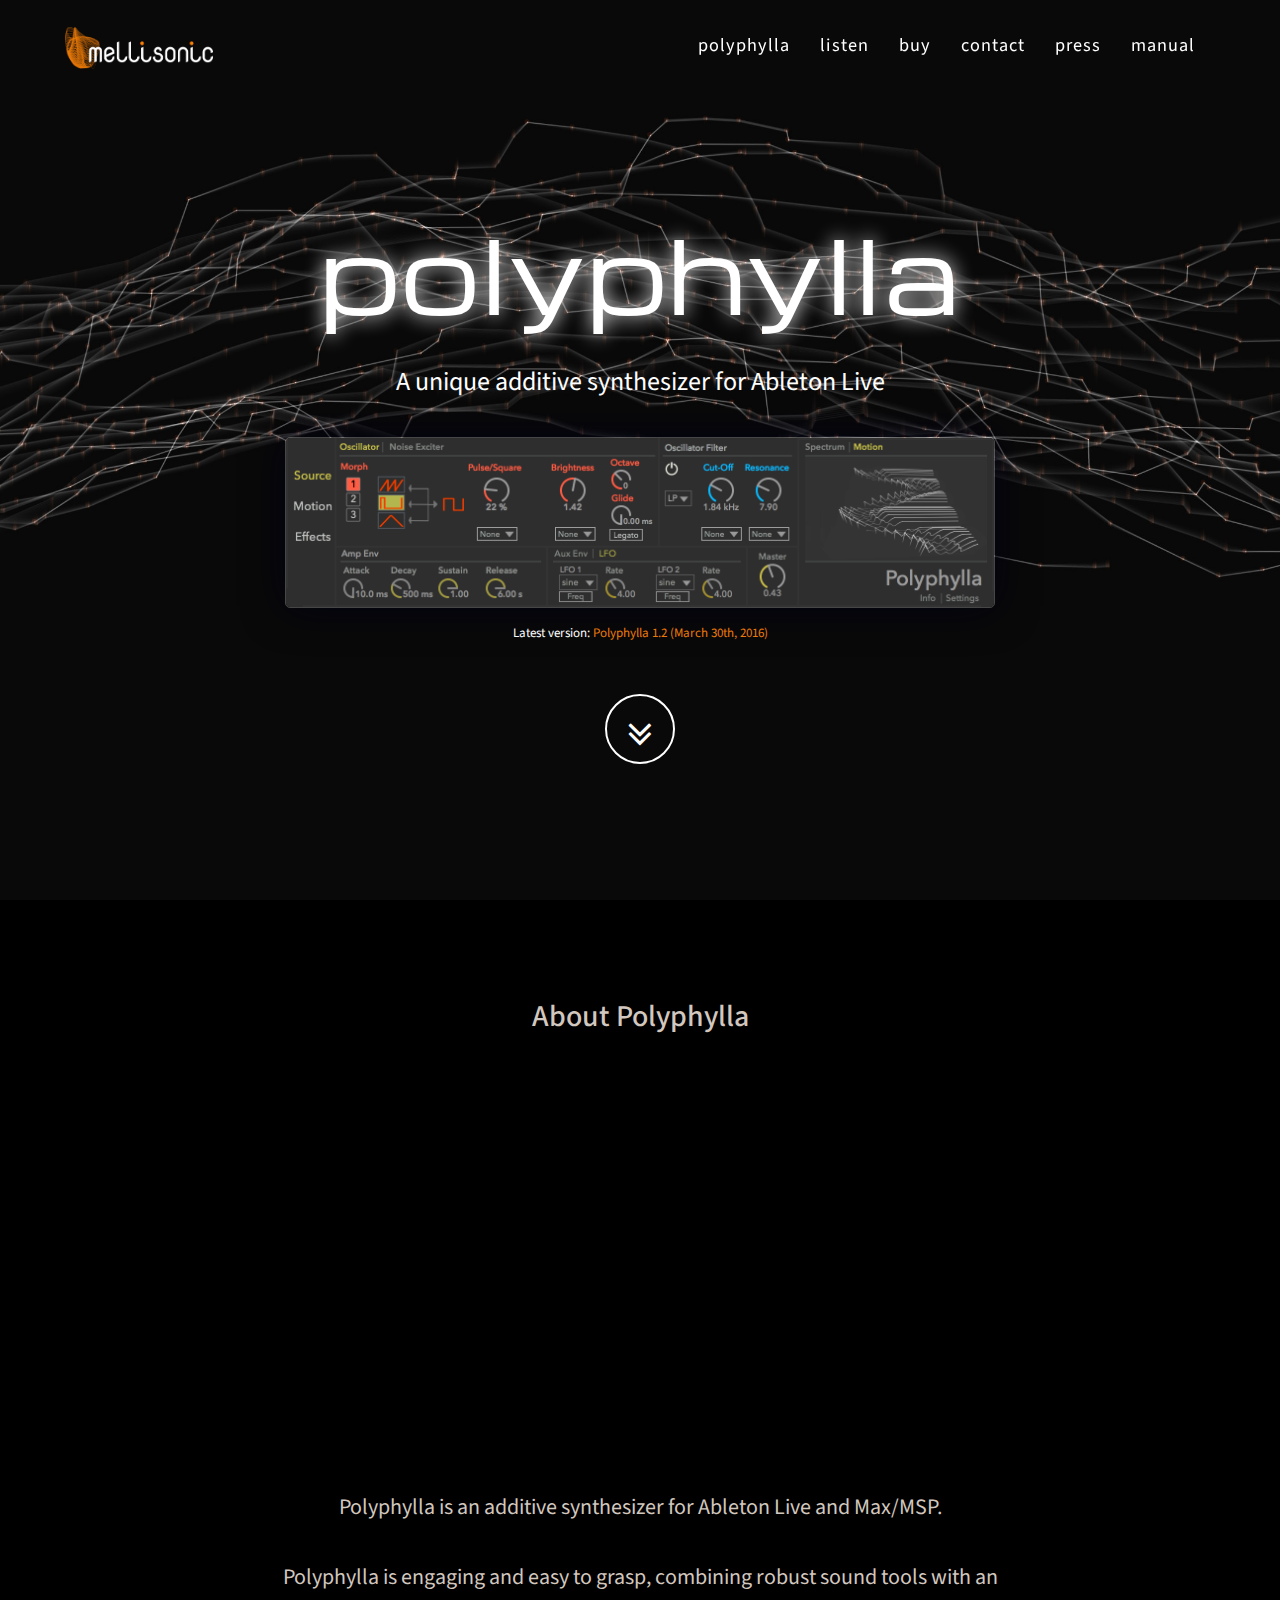
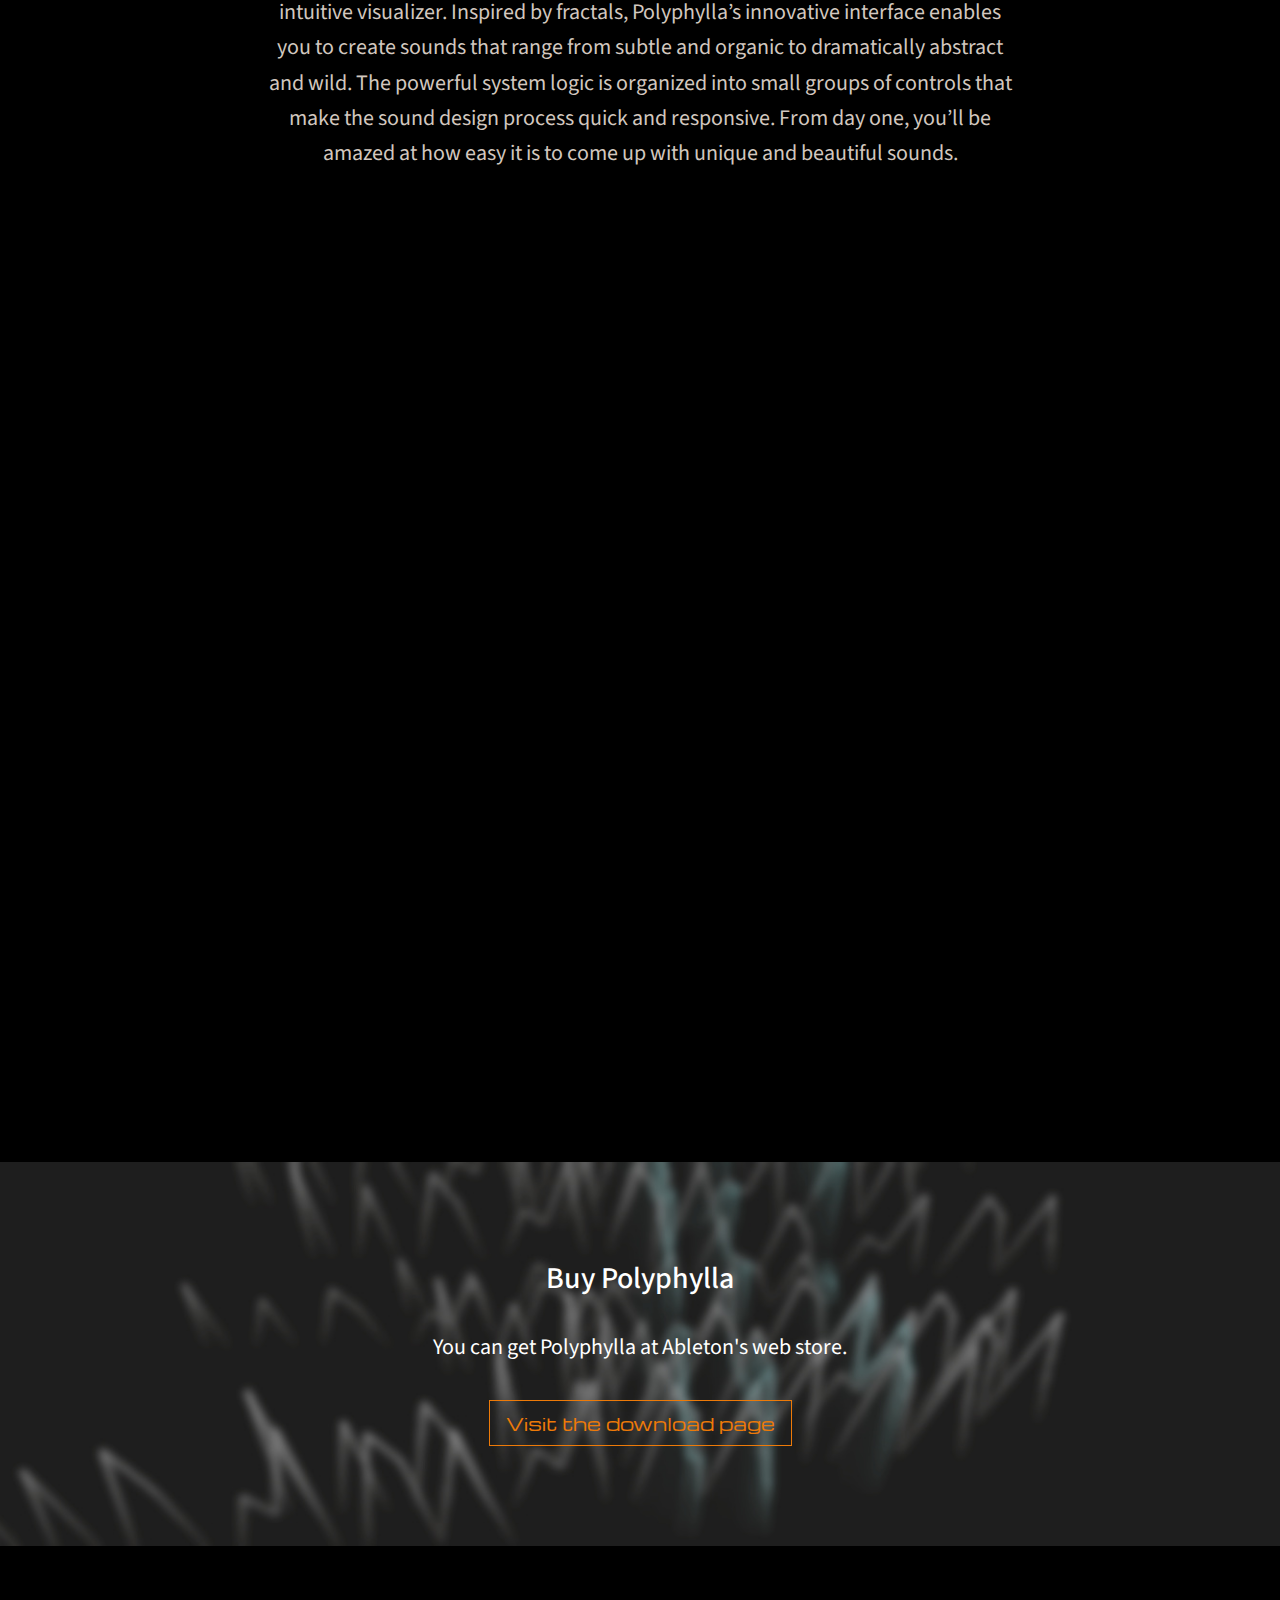
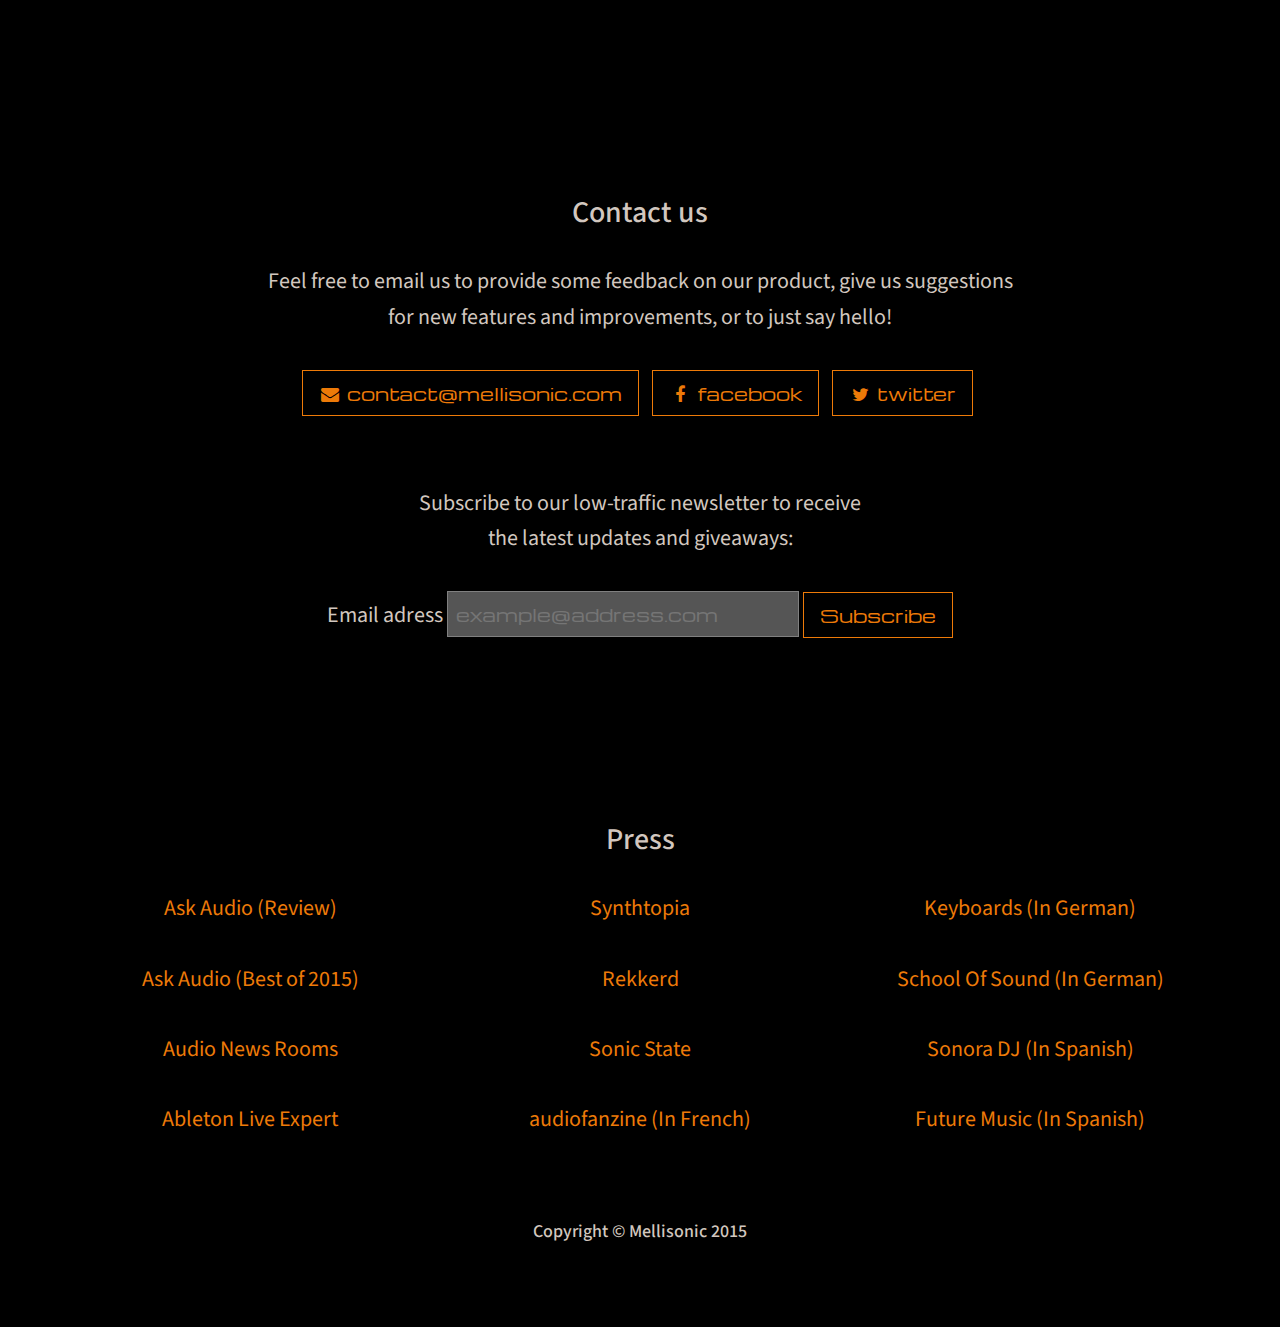
==== public/index.html @ 65c01f1b "Add Soundcloud player to the website" ====
<!DOCTYPE html>
<html lang="en">
<head>
    <meta name="google-site-verification" content="FO_0WXo_V7lTxs2pZre-C2BPo1M0RdtDzryLZO9mUnc" />
    <meta charset="utf-8">
    <meta http-equiv="X-UA-Compatible" content="IE=edge">
    <meta name="viewport" content="width=device-width, initial-scale=1">
    <meta name="description" content="">
    <meta name="author" content="">

    <title>Polyphylla - An additive synth by mellisonic for ableton live</title>

    <!-- Bootstrap Core CSS -->
    <link href="css/bootstrap.min.css" rel="stylesheet">

    <!-- Custom CSS -->
    <link href="css/grayscale.css?rev=5" rel="stylesheet">

    <!-- Custom Fonts -->
    <link href="font-awesome/css/font-awesome.min.css" rel="stylesheet" type="text/css" media="none" onload="if(media!='all')media='all'">
    <link href="http://fonts.googleapis.com/css?family=Source+Sans+Pro" rel="stylesheet" type="text/css" media="none" onload="if(media!='all')media='all'">
    <link href="http://fonts.googleapis.com/css?family=Michroma" rel="stylesheet" type="text/css" media="none" onload="if(media!='all')media='all'">

    <noscript>
      <link href="font-awesome/css/font-awesome.min.css" rel="stylesheet" type="text/css">
      <link href="http://fonts.googleapis.com/css?family=Source+Sans+Pro" rel="stylesheet" type="text/css">
      <link href="http://fonts.googleapis.com/css?family=Michroma" rel="stylesheet" type="text/css">
    </noscript>

    <!-- HTML5 Shim and Respond.js IE8 support of HTML5 elements and media queries -->
    <!-- WARNING: Respond.js doesn't work if you view the page via file:// -->
    <!--[if lt IE 9]>
        <script src="https://oss.maxcdn.com/libs/html5shiv/3.7.0/html5shiv.js"></script>
        <script src="https://oss.maxcdn.com/libs/respond.js/1.4.2/respond.min.js"></script>
    <![endif]-->

</head>

<body id="page-top" data-spy="scroll" data-target=".navbar-fixed-top">

    <!-- Navigation -->
    <nav class="navbar navbar-custom navbar-fixed-top" role="navigation">
        <div class="container">
            <div class="navbar-header">
                <button type="button" class="navbar-toggle" data-toggle="collapse" data-target=".navbar-main-collapse">
                    <i class="fa fa-bars"></i>
                </button>
                <a class="navbar-brand page-scroll" href="#page-top">
                  <img id="mellisonic-logo" src="images/mellisonic-logo.png" height="50">
                </a>
            </div>

            <!-- Collect the nav links, forms, and other content for toggling -->
            <div class="collapse navbar-collapse navbar-right navbar-main-collapse">
                <ul class="nav navbar-nav">
                    <!-- Hidden li included to remove active class from about link when scrolled up past about section -->
                    <li class="hidden">
                        <a href="#page-top"></a>
                    </li>
                    <li>
                      <a class="page-scroll" href="#about">polyphylla</a>
                    </li>
                    <li>
                      <a class="page-scroll" href="#listen">listen</a>
                    </li>
                    <li>
                      <a class="page-scroll" href="#download">buy</a>
                    </li>
                    <li>
                      <a class="page-scroll" href="#contact">contact</a>
                    </li>
                    <li>
                      <a class="page-scroll" href="#press">press</a>
                    </li>
                    <li>
                      <a target="_blank" href="manual.html">manual</a>
                    </li>
                </ul>
            </div>
            <!-- /.navbar-collapse -->
        </div>
        <!-- /.container -->
    </nav>

    <!-- Intro Header -->
    <header class="intro">
        <div class="intro-body">
            <div class="container">
                <div class="row">
                    <div class="col-md-12">
                      <h1 class="brand-heading">polyphylla</h1>
                        <p class="intro-text">A unique additive synthesizer for Ableton Live</p>
                        <div id="main_pp_sc">
                            <img src="images/tabs/polyphylla_screenshot.png">
                        </div>
                        <p class="latest-version">Latest version:
                          <a href="https://www.facebook.com/mellisonic/posts/1684804841773877" target="latest">
                            Polyphylla 1.2 (March 30th, 2016)</a></p>
                        <a href="#about" class="btn btn-circle page-scroll">
                            <i class="fa fa-angle-double-down animated"></i>
                        </a>
                    </div>
                </div>
            </div>
        </div>
    </header>

    <!-- About Section -->
    <section id="about" class="container content-section text-center">
        <div class="row">
            <div class="col-lg-8 col-lg-offset-2">
                <h2>About Polyphylla</h2>
                <div class="embed-responsive embed-responsive-16by9">
                    <iframe class="embed-responsive-item" src="//www.youtube.com/embed/gh-kD_FLmC4?wmode=transparent&amp;vq=hd1080&amp;rel=0&amp;showinfo=0&amp;autohide=1&amp;color=white&amp;modestbranding=1" webkitallowfullscreen="true" allowfullscreen="true" mozallowfullscreen="true">
                    </iframe>
                </div>
                <p>Polyphylla is an additive synthesizer for Ableton Live and Max/MSP.
                    </p>
                <P>Polyphylla is engaging and easy to grasp, combining robust sound tools with an intuitive visualizer. Inspired by fractals, Polyphylla’s innovative interface enables you to create sounds that range from subtle and organic to dramatically abstract and wild. The powerful system logic is organized into small groups of controls that make the sound design process quick and responsive. From day one, you’ll be amazed at how easy it is to come up with unique and beautiful sounds.
                    </P>
            </div>
        </div>
    </section>

    <!-- Listen Section -->
    <section id="listen" class="content-section text-center">
        <div class="listen-section">
            <div class="container">
                <div class="col-lg-8 col-lg-offset-2">
                  <iframe width="80%" height="450" scrolling="no" frameborder="no" src="https://w.soundcloud.com/player/?url=https%3A//api.soundcloud.com/playlists/223601649&amp;color=ff5500&amp;auto_play=false&amp;hide_related=false&amp;show_comments=true&amp;show_user=true&amp;show_reposts=false">
                  </iframe>
                </div>
            </div>
        </div>
    </section>

    <!-- Download Section -->
    <section id="download" class="content-section text-center">
        <div class="download-section">
            <div class="container">
                <div class="col-lg-8 col-lg-offset-2">
                  <h2>Buy Polyphylla</h2>
                    <p>You can get Polyphylla at Ableton's web store.</p>
                    <a target="_blank" href="http://ableton.com/packs/polyphylla/" class="btn btn-default btn-lg">Visit the download page</a>
                </div>
            </div>
        </div>
    </section>

    <!-- Contact Section -->
    <section id="contact" class="container content-section text-center">
        <div class="row">
            <div class="col-lg-8 col-lg-offset-2">
                <h2>Contact us</h2>
                <p>Feel free to email us to provide some feedback on our product, give us suggestions for new features and improvements, or to just say hello!</p>
                <ul class="list-inline banner-social-buttons">
                    <li>
                      <a target="_blank" href="mailto:contact@mellisonic.com" class="btn btn-default btn-lg"> <i class="fa fa-envelope fa-fw"></i> <span class="network-name">contact@mellisonic.com</span></a>
                    </li>

                    <li>
                      <a target="_blank" href="https://facebook.com/mellisonic" class="btn btn-default btn-lg"><i class="fa fa-facebook fa-fw"></i> <span class="network-name">facebook</span></a>
                    </li>

                    <li>
                      <a target="_blank" href="https://twitter.com/MellisonicAudio" class="btn btn-default btn-lg"><i class="fa fa-twitter fa-fw"></i> <span class="network-name">twitter</span></a>
                    </li>
                </ul>

                <!-- Begin MailChimp Signup Form -->
                <div id="mc_embed_signup">
                  <form action="//mellisonic.us12.list-manage.com/subscribe/post?u=7667e8697b37d0908fd414be9&amp;id=6ea9689a05" method="post" id="mc-embedded-subscribe-form" name="mc-embedded-subscribe-form" class="validate" target="_blank" novalidate>
                    <div id="mc_embed_signup_scroll">
                      <p>Subscribe to our low-traffic newsletter to receive <br/>
                        the latest updates and giveaways:</p>
                      <p>
                        <label for="mce-EMAIL">Email adress</label>
                        <input type="email" value="" placeholder="example@address.com" name="EMAIL" class="required email" id="mce-EMAIL">
                        <input type="submit" value="Subscribe" name="subscribe" id="mc-embedded-subscribe" class="btn btn-default btn-lg">
                      </p>
                      <div id="mce-responses" class="clear">
                        <div class="response" id="mce-error-response" style="display:none"></div>
                        <div class="response" id="mce-success-response" style="display:none"></div>
                      </div>    <!-- real people should not fill this in and expect good things - do not remove this or risk form bot signups-->
                      <div style="position: absolute; left: -5000px;" aria-hidden="true"><input type="text" name="b_7667e8697b37d0908fd414be9_6ea9689a05" tabindex="-1" value=""></div>
                      <div class="clear">
                      </div>
                    </div>
                  </form>
                </div>
                <script type='text/javascript' src='//s3.amazonaws.com/downloads.mailchimp.com/js/mc-validate.js'></script><script type='text/javascript'>(function($) {window.fnames = new Array(); window.ftypes = new Array();fnames[0]='EMAIL';ftypes[0]='email';fnames[1]='FNAME';ftypes[1]='text';fnames[2]='LNAME';ftypes[2]='text';}(jQuery));var $mcj = jQuery.noConflict(true);</script>
                <!--End mc_embed_signup-->

            </div>
        </div>
    </section>

     <!-- Press Section -->
    <section id="press" class="container press-section text-center">
        <div class="row">
            <div class="col-lg-8 col-lg-offset-2">
                <h2>Press</h2>
            </div>
        </div>
        <div class="row">

            <div class="col-sm-4">

                <p> <a target="_blank" href="https://ask.audio/articles/review-polyphylla-max-for-live-additive-synth">
                  Ask Audio (Review) </a> </p>

                <p> <a target="_blank" href="https://ask.audio/articles/best-of-2015-ableton-live-packs/p5">
                  Ask Audio (Best of 2015) </a> </p>

                <p> <a target="_blank" href="http://audionewsroom.net/2016/01/polyphylla-review-max-for-live-addictive-synth-from-mellisonic.html">
                  Audio News Rooms </a> </p>

                <p> <a target="_blank" href="http://www.ableton-live-expert.com/articles/polyphylla-max-for-live-additive-synth-review/">
                  Ableton Live Expert </a> </p>

            </div>

            <div class="col-sm-4">

                <p> <a target="_blank" href="http://www.synthtopia.com/content/2015/12/07/mellisonic-intros-polyphylla-additive-synth-for-max-for-live/">
                  Synthtopia </a> </p>

                <p> <a target="_blank" href="http://rekkerd.org/mellisonic-releases-polyphylla-max-for-live-additive-synth-instrument/">
                  Rekkerd </a> </p>

                <p> <a target="_blank" href="http://www.sonicstate.com/news/2015/12/10/synth-for-ableton/?utm_source=dlvr.it&utm_medium=twitter&utm_campaign=sonicstate">
                  Sonic State </a> </p>

                <p> <a target="_blank" href="http://fr.audiofanzine.com/synthe-virtuel-additif/mellisonic/polyphylla/news/a.play,n.31065.html">
                  audiofanzine (In French)</a> </p>

            </div>

            <div class="col-sm-4">
                <p> <a target="_blank" href="http://www.keyboards.de/equipment/test-polyphylla-fuer-ableton-live/">
                  Keyboards (In German)</a> </p>

                <p> <a target="_blank" href="http://www.schoolofsound.ch/max-for-live-erweiterung-polyphylla/">
                  School Of Sound (In German)</a> </p>

                <p> <a target="_blank" href="http://sonoradj.es/pro-studio/polyphylla">
                  Sonora DJ (In Spanish) </a> </p>

                <p> <a target="_blank" href="http://www.futuremusic-es.com/foros/topic/polyphylla-sintesis-aditiva-profunda-de-la-forma-mas-facil/">
                  Future Music (In Spanish) </a> </p>

            </div>
        </div>
    </section>

    <!-- Footer -->
    <footer>
        <div class="container text-center">
            <p><h4>Copyright &copy; Mellisonic 2015</h4></p>
        </div>
    </footer>

    <!-- jQuery -->
    <script src="js/jquery.js"></script>

    <!-- Bootstrap Core JavaScript -->
    <script src="js/bootstrap.min.js"></script>

    <!-- Plugin JavaScript -->
    <script src="js/jquery.easing.min.js"></script>

    <!-- Custom Theme JavaScript -->
    <script src="js/grayscale.js"></script>
    <script>
      (function(i,s,o,g,r,a,m){i['GoogleAnalyticsObject']=r;i[r]=i[r]||function(){
      (i[r].q=i[r].q||[]).push(arguments)},i[r].l=1*new Date();a=s.createElement(o),
      m=s.getElementsByTagName(o)[0];a.async=1;a.src=g;m.parentNode.insertBefore(a,m)
      })(window,document,'script','//www.google-analytics.com/analytics.js','ga');

      ga('create', 'UA-71137525-1', 'auto');
      ga('send', 'pageview');

    </script>
</body>

</html>
---- public/css/grayscale.css ----
body {
  width: 100%;
  height: 100%;
  font-family: 'Source Sans Pro', sans-serif;
  color: #D2C7BF;
  background-color: black;
}
html {
  width: 100%;
  height: 100%;
}
h1,
h2,
h3,
h4,
h5,
h6 {
  margin: 0 0 35px;
  font-family: 'Source Sans Pro', sans-serif;
}
h1 {
  text-shadow: 0px 0px 20px #FFF;
  font-family: Michroma, sans-serif;
  font-weight: 500;
  letter-spacing: 1px;
}
p {
  margin: 0 0 25px;
  font-size: 18px;
  line-height: 1.5;
}
@media (min-width: 768px) {
  p {
    margin: 0 0 35px;
    font-size: 22px;
    line-height: 1.6;
  }
}
a {
  color: #ed7a08;
  -webkit-transition: all 0.2s ease-in-out;
  -moz-transition: all 0.2s ease-in-out;
  transition: all 0.2s ease-in-out;
}
a:hover,
a:focus {
  text-decoration: none;
  color: #8a4705;
}
.light {
  font-weight: 400;
}
.navbar-header .navbar-toggle .fa {
  font-size: 20px;
}
.navbar-custom {
  margin-bottom: 0;
  border-bottom: 1px solid rgba(255, 255, 255, 0.3);
  font-family: 'Source Sans Pro', sans-serif;
  font-size: 130%;
  background-color: black;
}
.navbar-custom .navbar-brand {
  padding: 0px;
  margin: 2px 0px;
}
.navbar-custom .navbar-brand:focus {
  outline: none;
}
.navbar-custom .navbar-brand .navbar-toggle {
  padding: 4px 6px;
  font-size: 16px;
  color: white;
}
.navbar-custom .navbar-brand .navbar-toggle:focus,
.navbar-custom .navbar-brand .navbar-toggle:active {
  outline: none;
}
.navbar-custom a {
  color: white;
}
.navbar-custom .nav li a {
  -webkit-transition: background 0.3s ease-in-out;
  -moz-transition: background 0.3s ease-in-out;
  transition: background 0.3s ease-in-out;
}
.navbar-custom .nav li a:hover {
  color: rgba(255, 255, 255, 0.8);
  outline: none;
  background-color: transparent;
}
.navbar-custom .nav li a:focus,
.navbar-custom .nav li a:active {
  outline: none;
  background-color: transparent;
}
.navbar-custom .nav li.active {
  outline: none;
}
.navbar-custom .nav li.active a {
  background-color: rgba(255, 255, 255, 0.3);
}
.navbar-custom .nav li.active a:hover {
  color: white;
}
@media (min-width: 768px) {
  .navbar-custom {
    padding: 20px 0;
    border-bottom: none;
    letter-spacing: 1px;
    background: transparent;
    -webkit-transition: background 0.5s ease-in-out, padding 0.5s ease-in-out;
    -moz-transition: background 0.5s ease-in-out, padding 0.5s ease-in-out;
    transition: background 0.5s ease-in-out, padding 0.5s ease-in-out;
  }
  .navbar-custom.top-nav-collapse {
    padding: 0;
    background: black;
    border-bottom: 1px solid rgba(255, 255, 255, 0.3);
  }
}
.intro {
  display: table;
  width: 100%;
  height: auto;
  padding: 100px 0;
  text-align: center;
  color: white;
  background: url(../images/intro-bg.jpg) no-repeat bottom center scroll;
  background-color: black;
  -webkit-background-size: cover;
  -moz-background-size: cover;
  background-size: cover;
  -o-background-size: cover;
}
.intro .intro-body {
  display: table-cell;
  vertical-align: middle;
  padding-top: 0px;
}
.intro .intro-body .brand-heading {
  font-size: 40px;
}
.intro .intro-body .latest-version {
  font-size: small;
}
.intro .intro-body .intro-text {
  font-size: 18px;
}
@media (min-width: 768px) {
  .intro {
    height: 100%;
    padding: 0;
  }
  .intro .intro-body {
    padding-top: 80px;
  }
  .intro .intro-body .brand-heading {
    font-size: 100px;
  }
  .intro .intro-body .intro-text {
    font-size: 26px;
  }
}
.btn-circle {
  width: 70px;
  height: 70px;
  margin-top: 15px;
  padding: 7px 16px;
  border: 2px solid white;
  border-radius: 100% !important;
  font-size: 40px;
  color: white;
  background: transparent;
  -webkit-transition: background 0.3s ease-in-out;
  -moz-transition: background 0.3s ease-in-out;
  transition: background 0.3s ease-in-out;
}
.btn-circle:hover,
.btn-circle:focus {
  outline: none;
  color: white;
  background: rgba(255, 255, 255, 0.1);
}
.btn-circle i.animated {
  -webkit-transition-property: -webkit-transform;
  -webkit-transition-duration: 1s;
  -moz-transition-property: -moz-transform;
  -moz-transition-duration: 1s;
}
.btn-circle:hover i.animated {
  -webkit-animation-name: pulse;
  -moz-animation-name: pulse;
  -webkit-animation-duration: 1.5s;
  -moz-animation-duration: 1.5s;
  -webkit-animation-iteration-count: infinite;
  -moz-animation-iteration-count: infinite;
  -webkit-animation-timing-function: linear;
  -moz-animation-timing-function: linear;
}
@-webkit-keyframes pulse {
  0 {
    -webkit-transform: scale(1);
    transform: scale(1);
  }
  50% {
    -webkit-transform: scale(1.2);
    transform: scale(1.2);
  }
  100% {
    -webkit-transform: scale(1);
    transform: scale(1);
  }
}
@-moz-keyframes pulse {
  0 {
    -moz-transform: scale(1);
    transform: scale(1);
  }
  50% {
    -moz-transform: scale(1.2);
    transform: scale(1.2);
  }
  100% {
    -moz-transform: scale(1);
    transform: scale(1);
  }
}
.content-section {
  padding-top: 100px;
}
.download-section {
  width: 100%;
  padding: 50px 0;
  color: white;
  background: url(../images/Visualizer/MotionVisualizer1blurred.jpg) no-repeat center center scroll;
  background-color: black;
  -webkit-background-size: cover;
  -moz-background-size: cover;
  background-size: cover;
  -o-background-size: cover;
}
@media (min-width: 767px) {
  .content-section {
    padding-top: 100px;
    padding-bottom: 150px;
  }
  .download-section {
    padding: 100px 0;
  }
}
.btn {
  font-family: Michroma, sans-serif;
  -webkit-transition: all 0.3s ease-in-out;
  -moz-transition: all 0.3s ease-in-out;
  transition: all 0.3s ease-in-out;
  border-radius: 0;
}
.btn-default {
  border: 1px solid #ed7a08;
  color: #ed7a08;
  background-color: transparent;
}
.btn-default:hover,
.btn-default:focus {
  border: 1px solid #ed7a08;
  outline: none;
  color: black;
  background-color: #ed7a08;
}
ul.banner-social-buttons {
  margin-top: 0;
}
@media (max-width: 1199px) {
  ul.banner-social-buttons {
    margin-top: 15px;
  }
}
@media (max-width: 767px) {
  ul.banner-social-buttons li {
    display: block;
    margin-bottom: 20px;
    padding: 0;
  }
  ul.banner-social-buttons li:last-child {
    margin-bottom: 0;
  }
}
footer {
  padding: 50px 0;
}
footer p {
  margin: 0;
}
::-moz-selection {
  text-shadow: none;
  background: #fcfcfc;
  background: rgba(255, 255, 255, 0.2);
}
::selection {
  text-shadow: none;
  background: #fcfcfc;
  background: rgba(255, 255, 255, 0.2);
}
img::selection {
  background: transparent;
}
img::-moz-selection {
  background: transparent;
}
body {
  webkit-tap-highlight-color: rgba(255, 255, 255, 0.2);
}
.video-container {
  position: relative;
  padding-bottom: 56.25%;
  padding-top: 30px;
  height: 0;
  overflow: hidden;
}
.video-container iframe,
.video-container object,
.video-container embed {
  position: absolute;
  top: 0;
  left: 0;
  width: 100%;
  height: 100%;
}
#main_pp_sc {
  margin-bottom: 15px;
}
#main_pp_sc img {
  border-radius: 5px;
  border: 1px solid rgba(255, 255, 255, 0.25);
  box-shadow: 0px 0px 40px #001;
  max-width: 100%;
  max-height: 171px;
}
#mellisonic-logo {
  padding: 5px 10px 3px;
}
#mc_embed_signup {
  margin-top: 70px;
}
#mc_embed_signup label {
  font-weight: normal;
}
#mc_embed_signup .email {
  padding: 8px;
  border: 1px solid gray;
  color: #FFF;
  background-color: #555;
  height: 46px;
  font-family: Michroma, sans-serif;
  font-size: 18px;
}
#mc_embed_signup #mc-embedded-subscribe {
  margin-top: -3px;
}
#mc_embed_signup input.mce_inline_error,
#mc_embed_signup input.mce_inline_error:focus {
  border-color: #AA0000 !important;
}
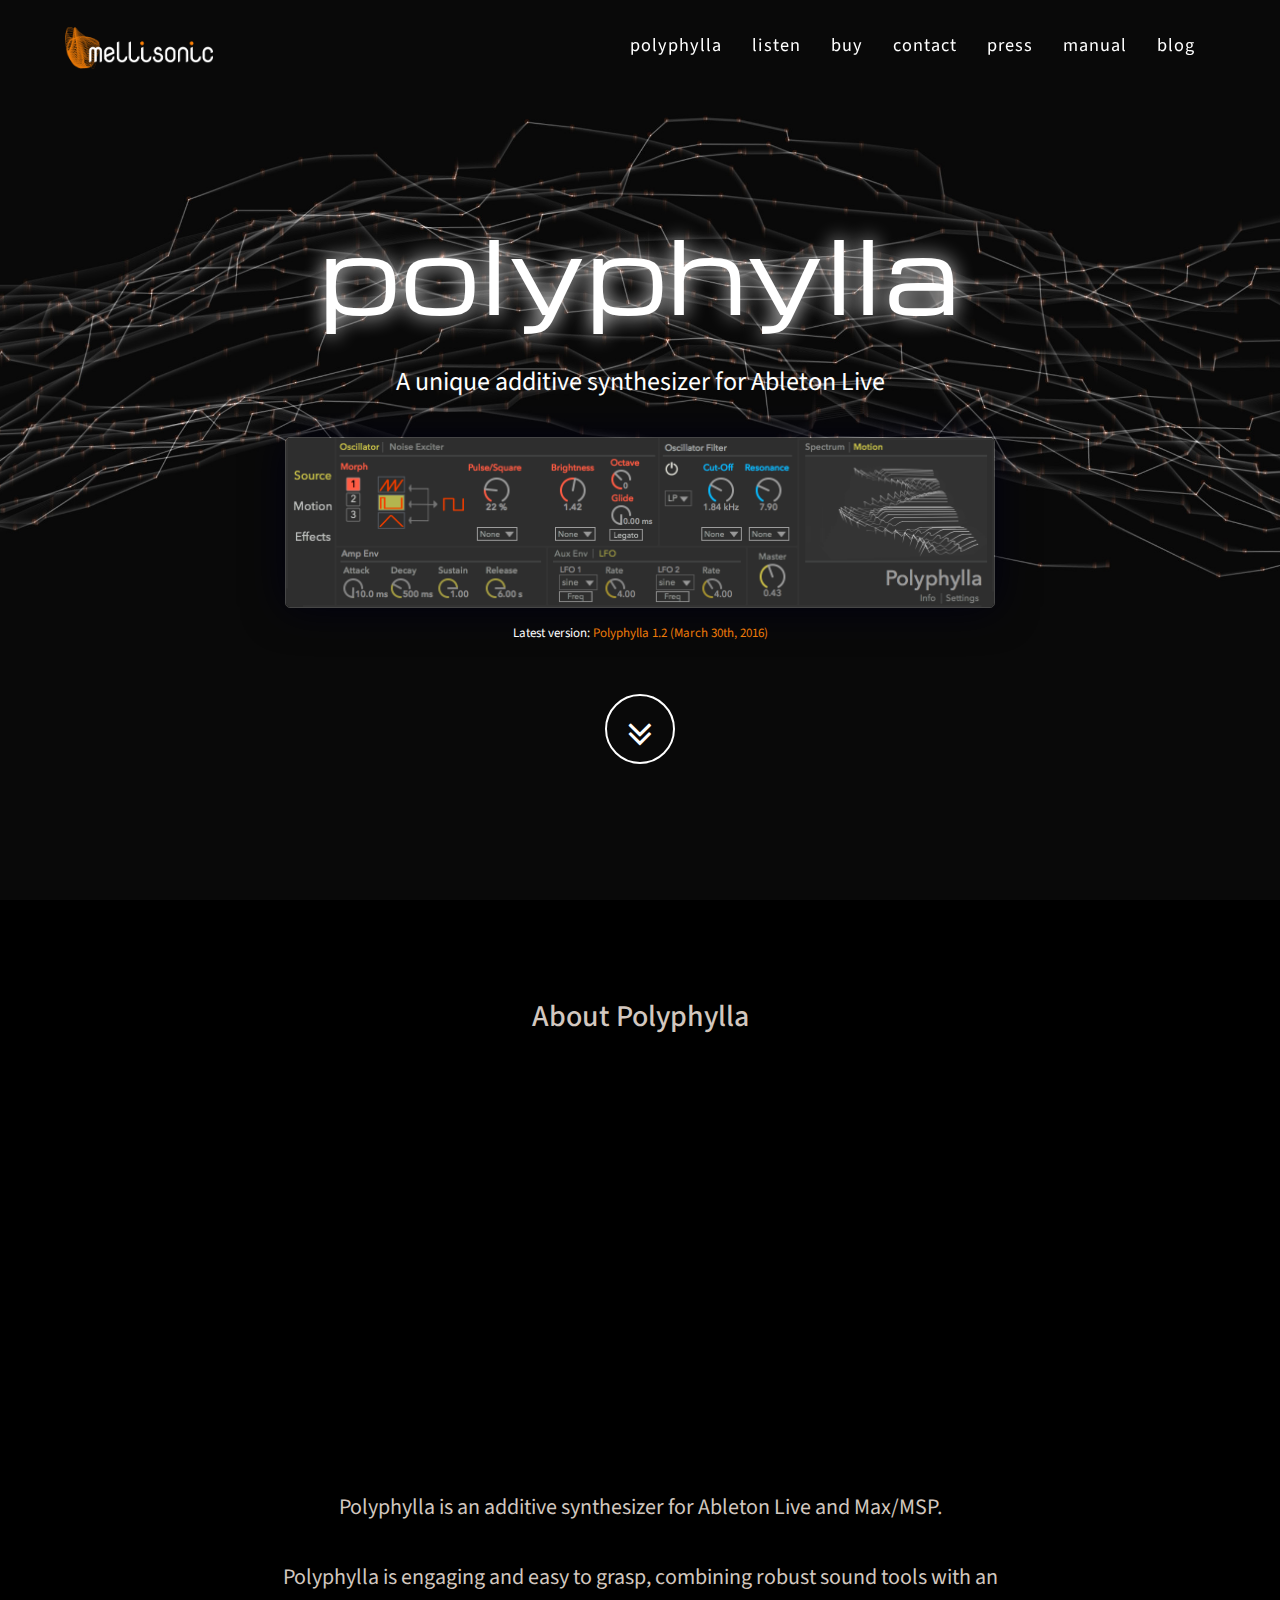
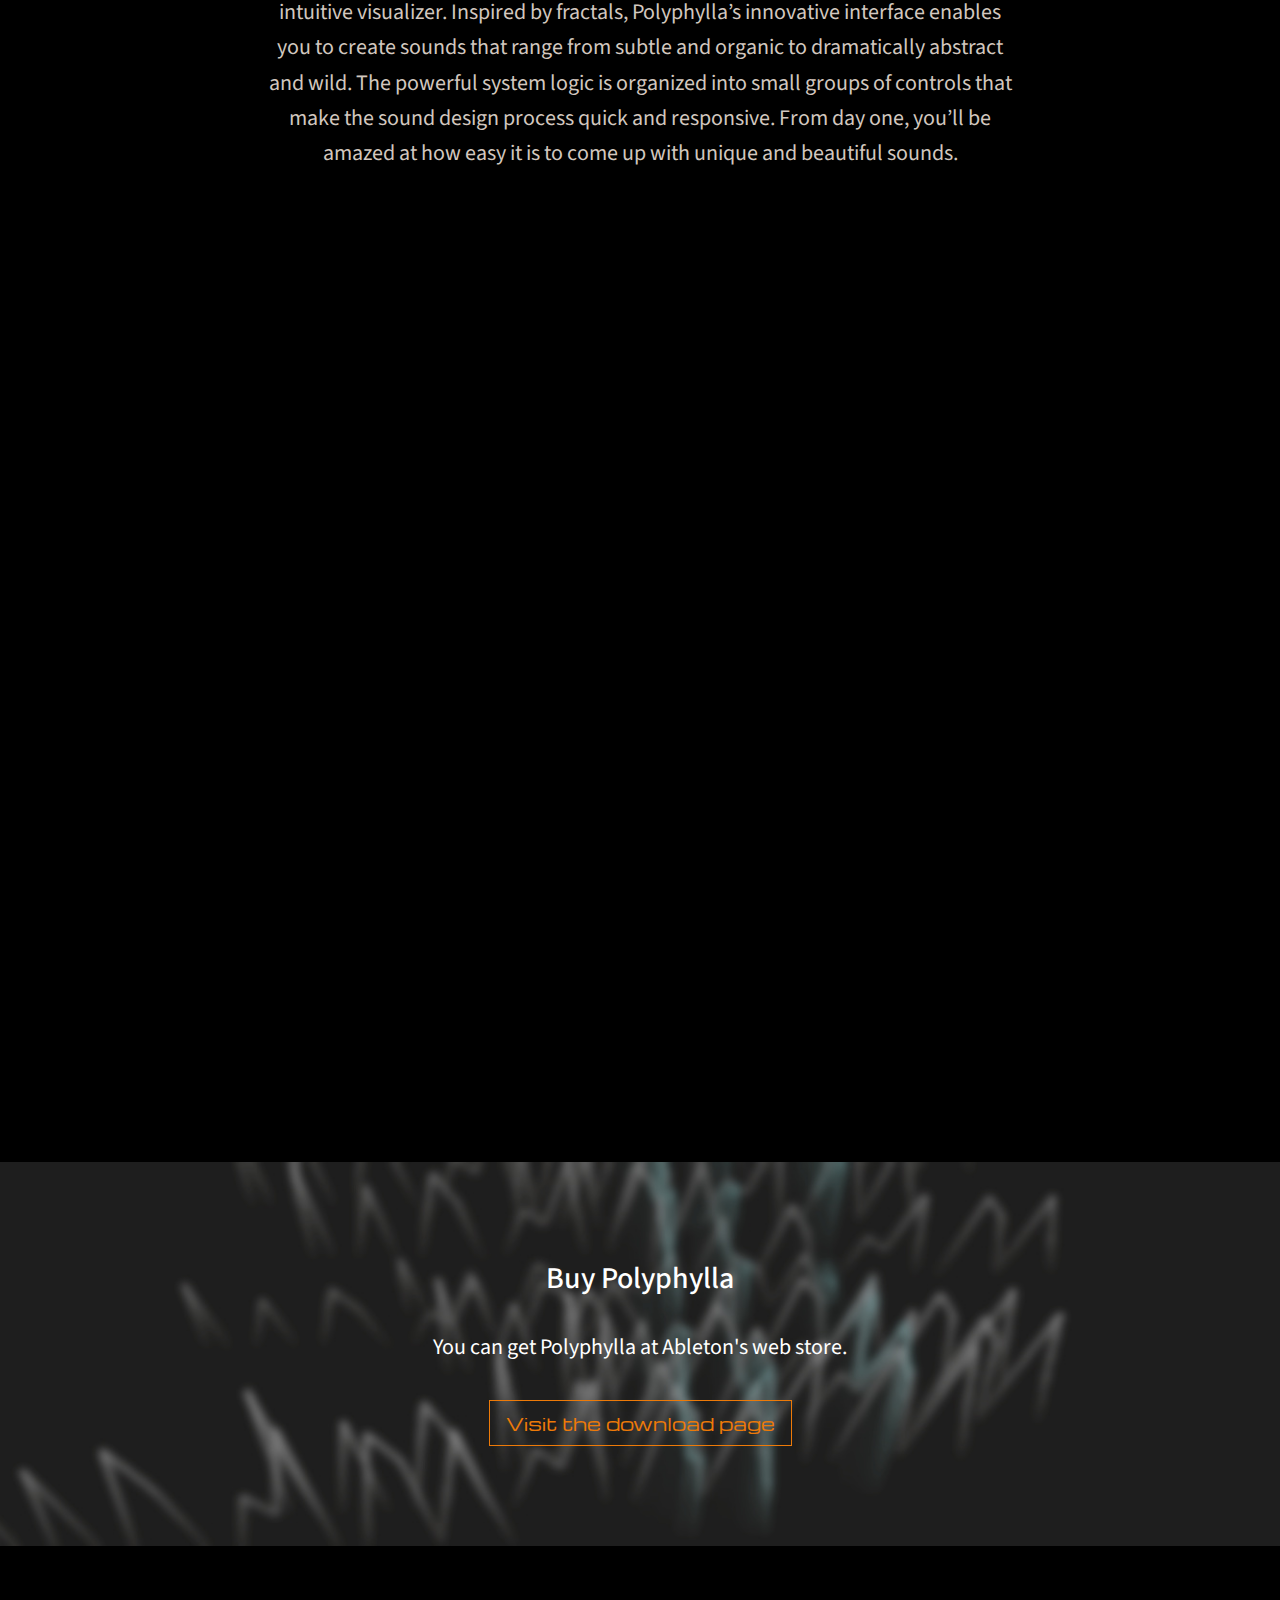
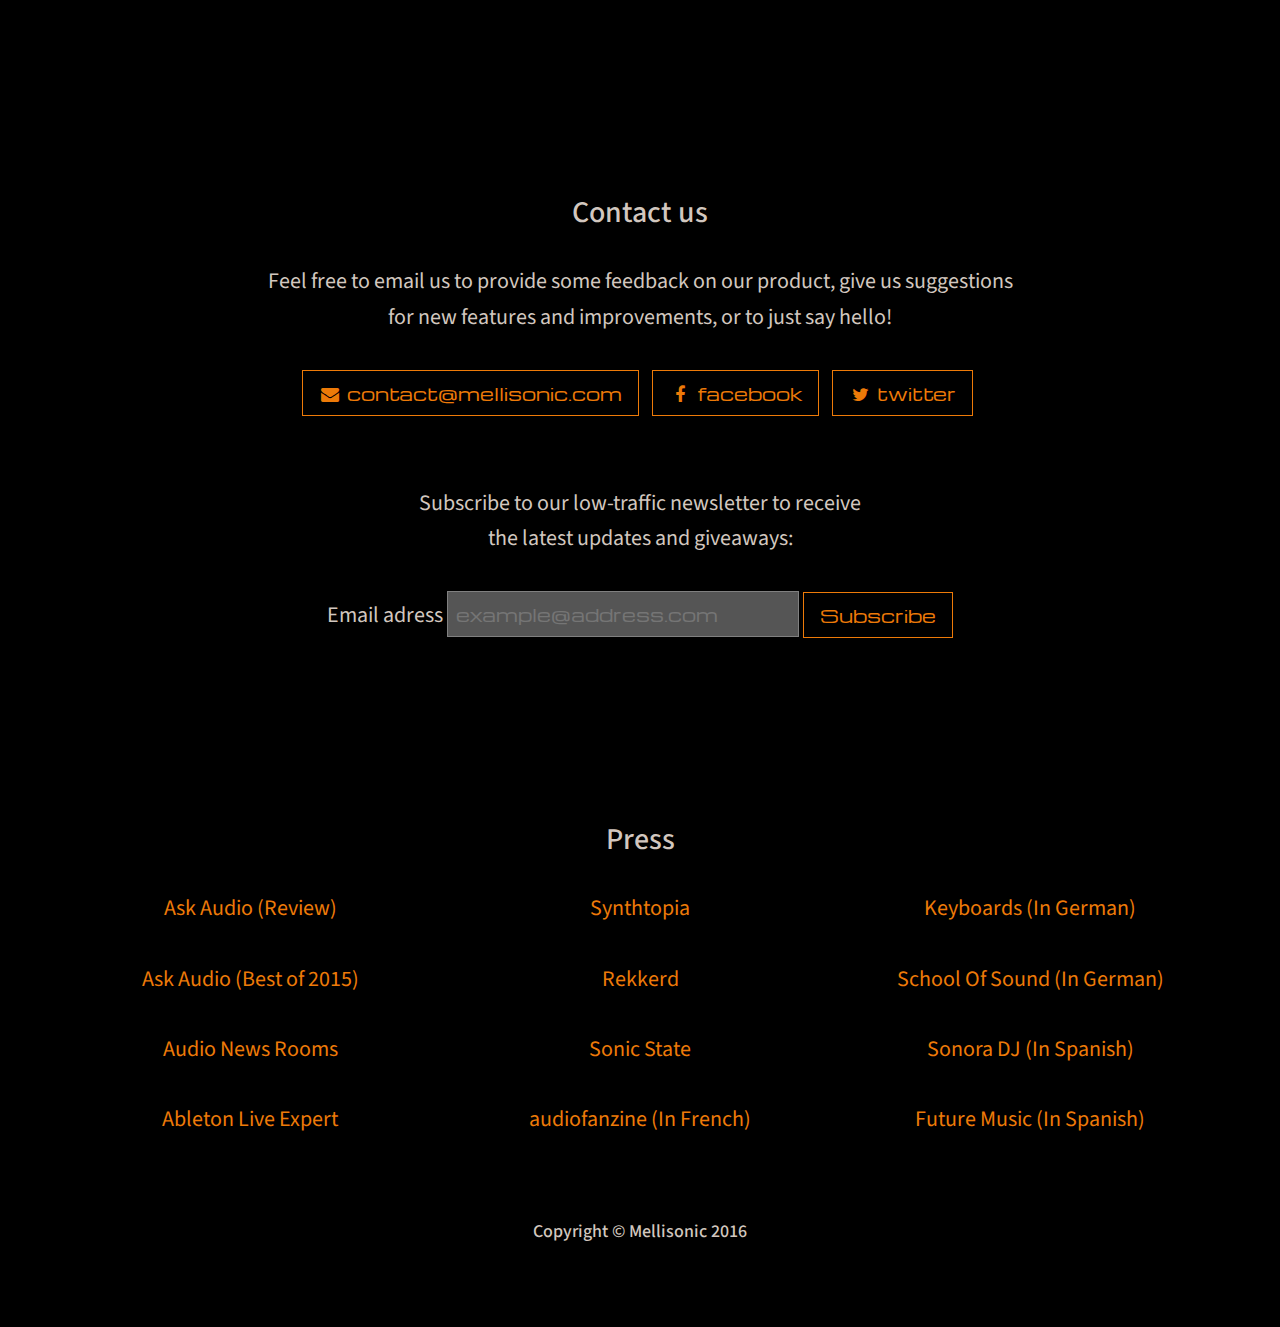
==== commit ef83678c: "Add blog tab" ====
--- a/public/index.html
+++ b/public/index.html
@@ -74,6 +74,9 @@
                     </li>
                     <li>
                       <a target="_blank" href="manual.html">manual</a>
+                    </li>
+                    <li>
+                      <a target="_blank" href="http://mellisonic.tumblr.com">blog</a>
                     </li>
                 </ul>
             </div>
@@ -256,7 +259,7 @@
     <!-- Footer -->
     <footer>
         <div class="container text-center">
-            <p><h4>Copyright &copy; Mellisonic 2015</h4></p>
+            <p><h4>Copyright &copy; Mellisonic 2016</h4></p>
         </div>
     </footer>
 
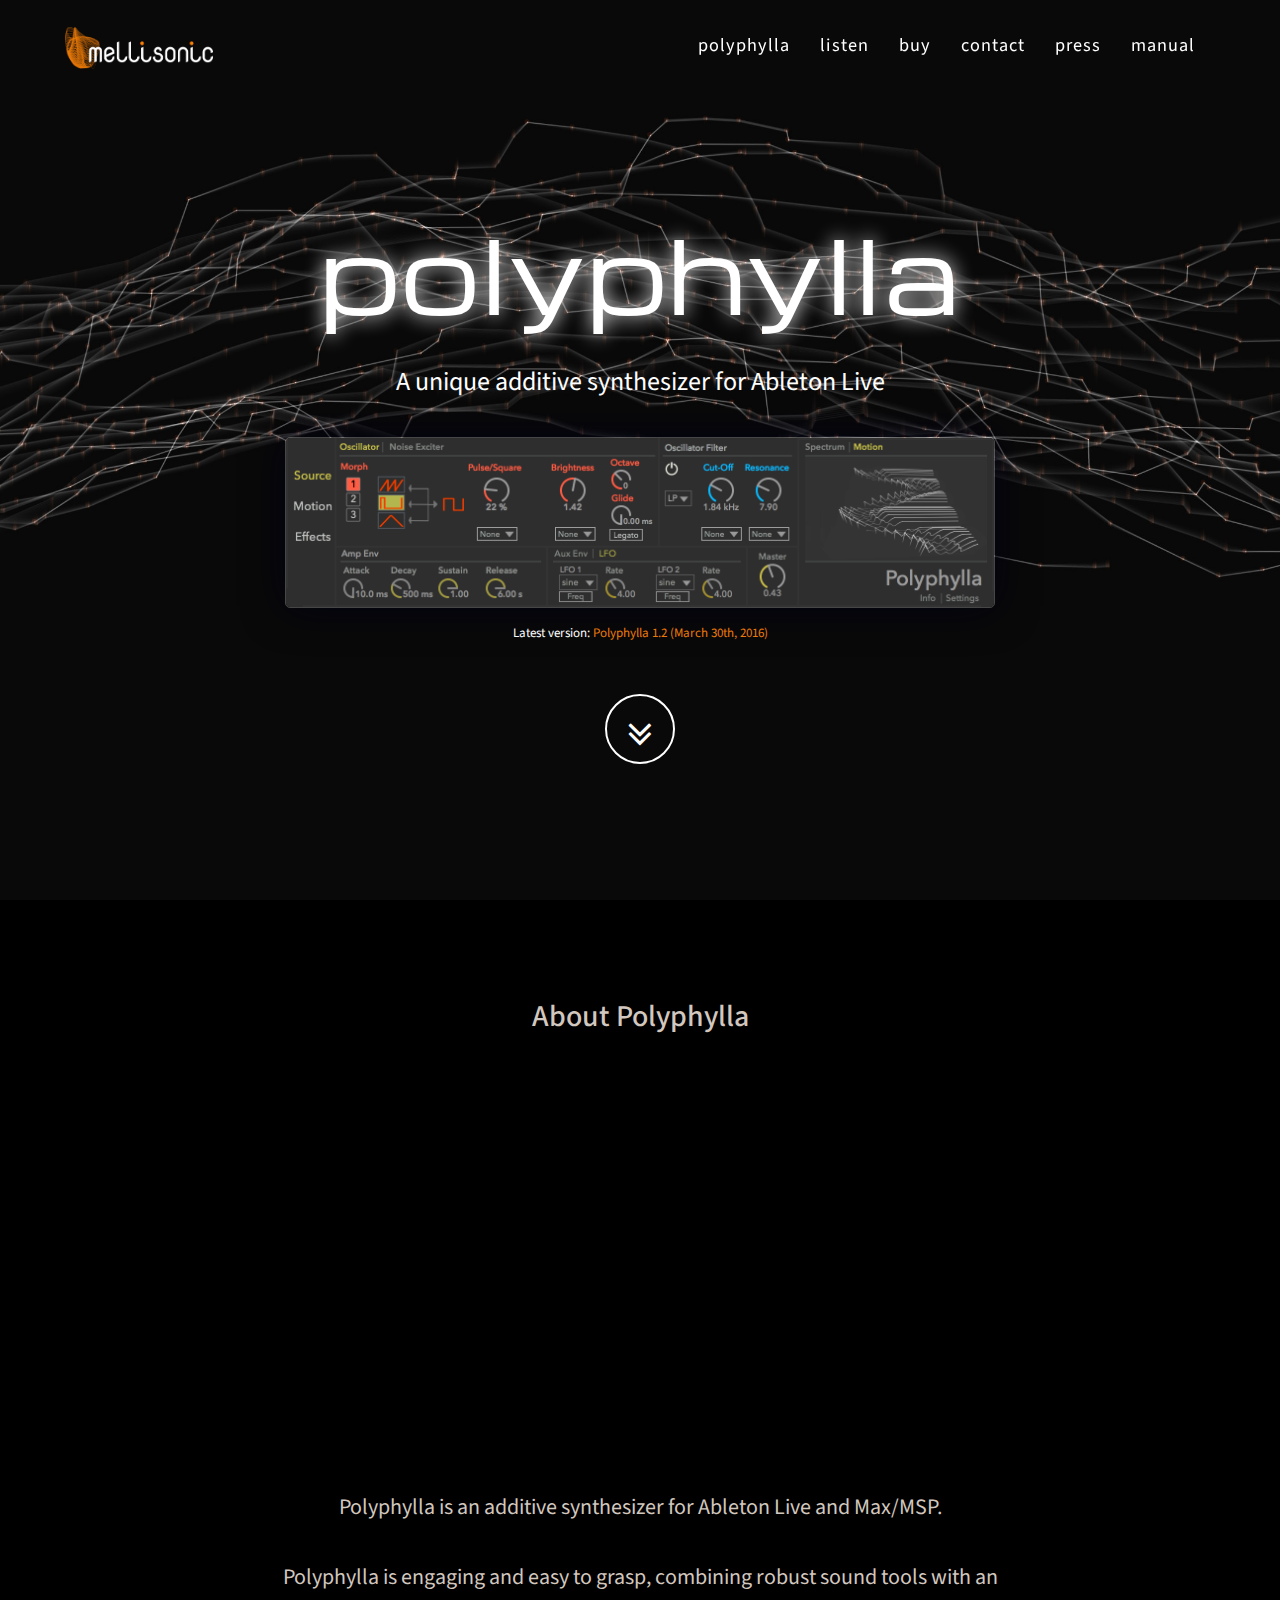
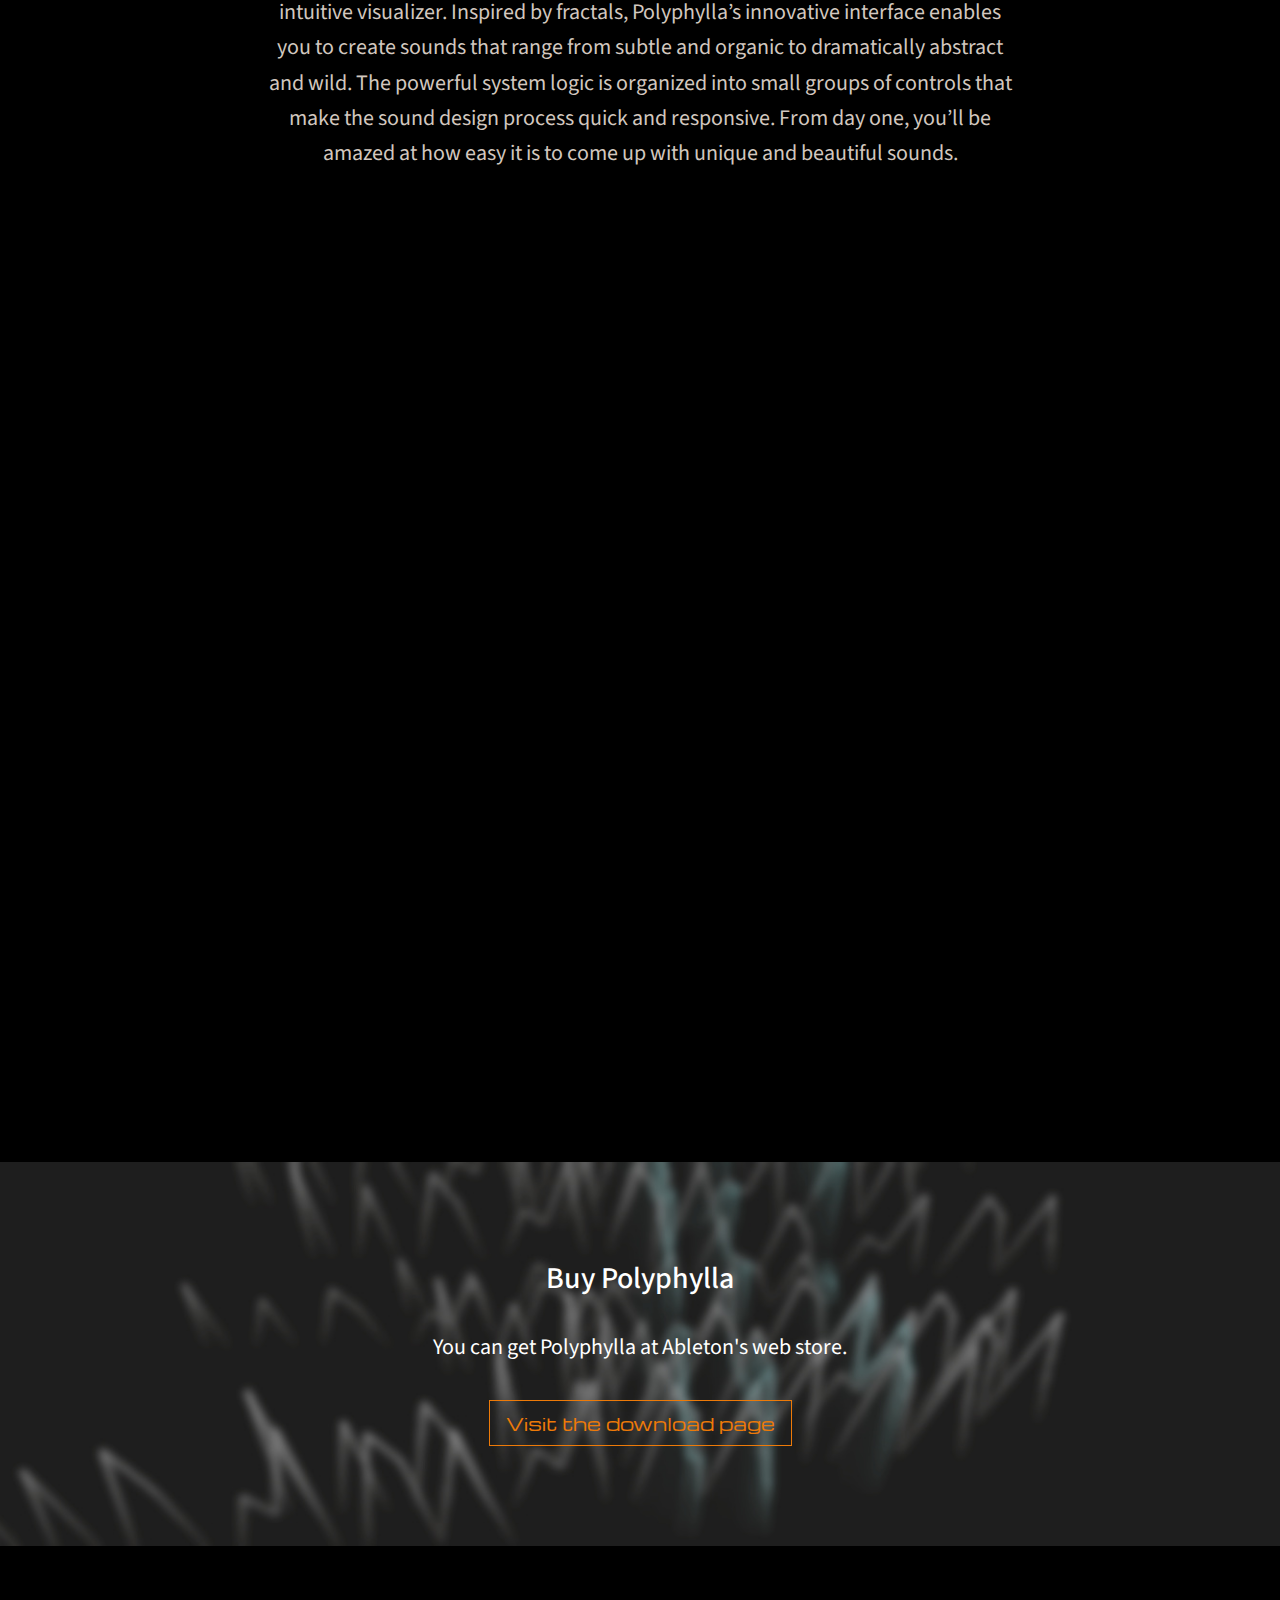
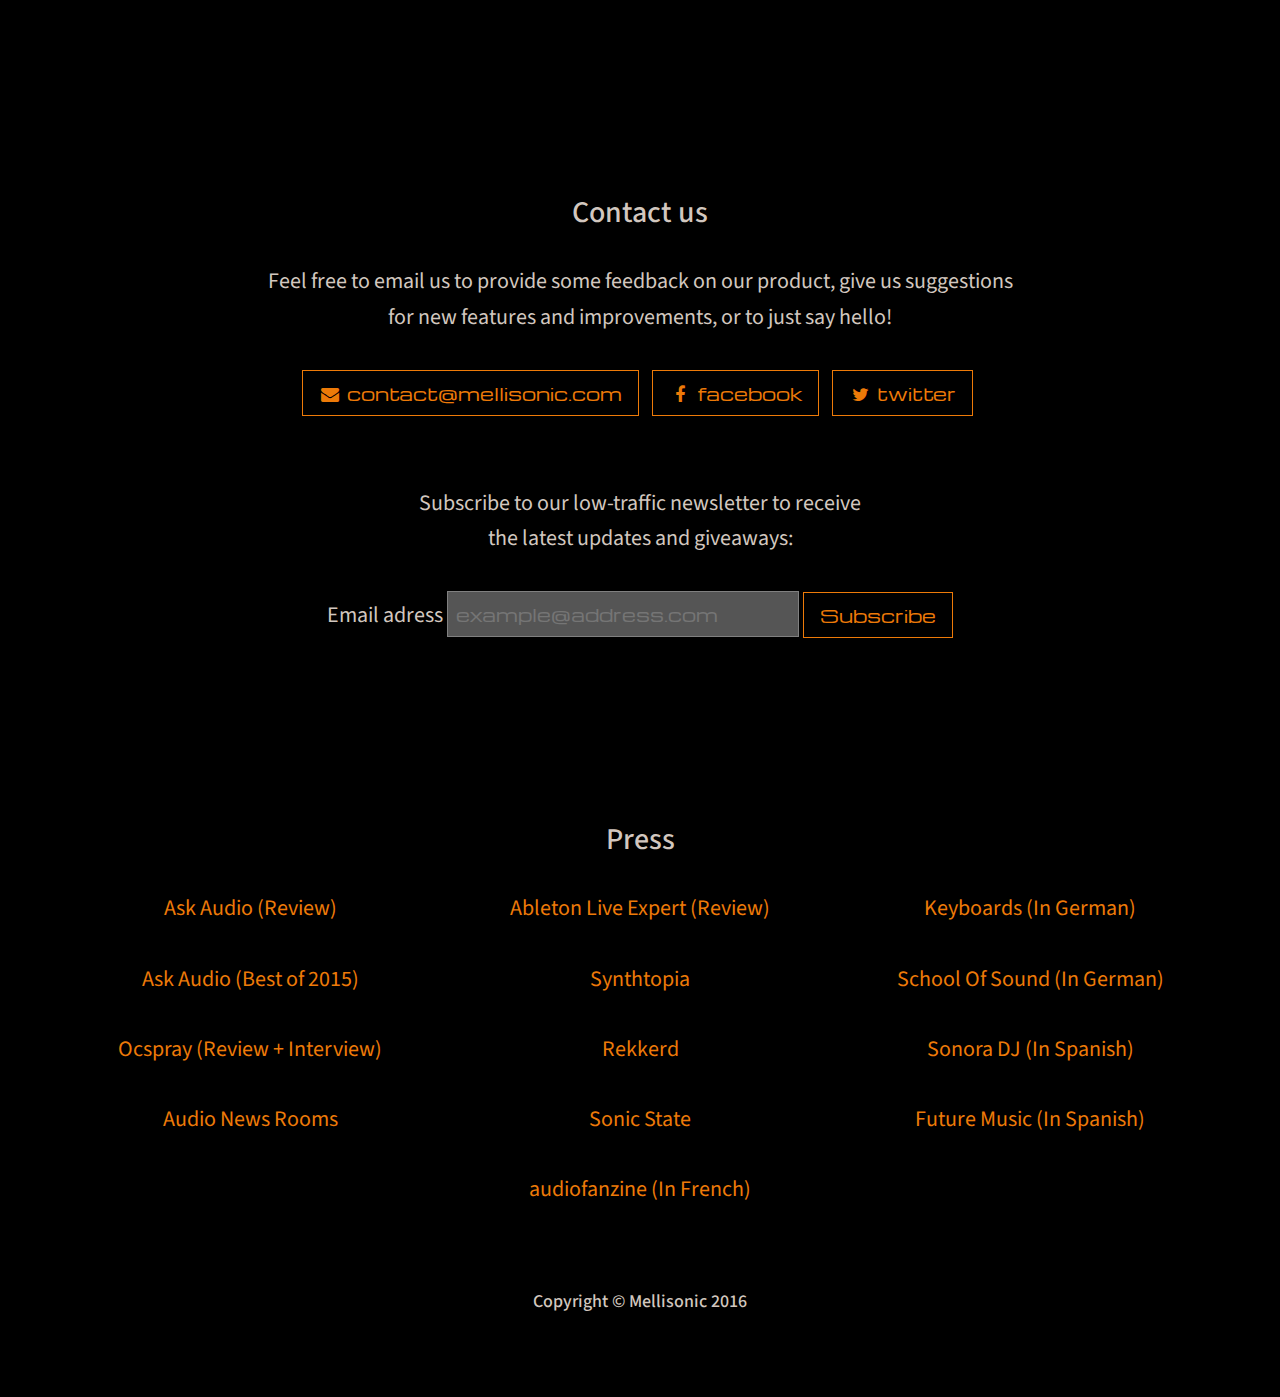
==== commit 2a838eaf: "Remove blog entry" ====
--- a/public/index.html
+++ b/public/index.html
@@ -74,9 +74,6 @@
                     </li>
                     <li>
                       <a target="_blank" href="manual.html">manual</a>
-                    </li>
-                    <li>
-                      <a target="_blank" href="http://mellisonic.tumblr.com">blog</a>
                     </li>
                 </ul>
             </div>
@@ -214,16 +211,18 @@
 
                 <p> <a target="_blank" href="https://ask.audio/articles/best-of-2015-ableton-live-packs/p5">
                   Ask Audio (Best of 2015) </a> </p>
+                <p> <a target="_blank" href="https://thenationalcurator.com/2016/05/26/generative-music-making-tools-polyphylla-ideas-and-coord/">
+                  Ocspray (Review + Interview) </a> </p>
+
 
                 <p> <a target="_blank" href="http://audionewsroom.net/2016/01/polyphylla-review-max-for-live-addictive-synth-from-mellisonic.html">
                   Audio News Rooms </a> </p>
 
+            </div>
+
+            <div class="col-sm-4">
                 <p> <a target="_blank" href="http://www.ableton-live-expert.com/articles/polyphylla-max-for-live-additive-synth-review/">
-                  Ableton Live Expert </a> </p>
-
-            </div>
-
-            <div class="col-sm-4">
+                  Ableton Live Expert (Review)</a> </p>
 
                 <p> <a target="_blank" href="http://www.synthtopia.com/content/2015/12/07/mellisonic-intros-polyphylla-additive-synth-for-max-for-live/">
                   Synthtopia </a> </p>
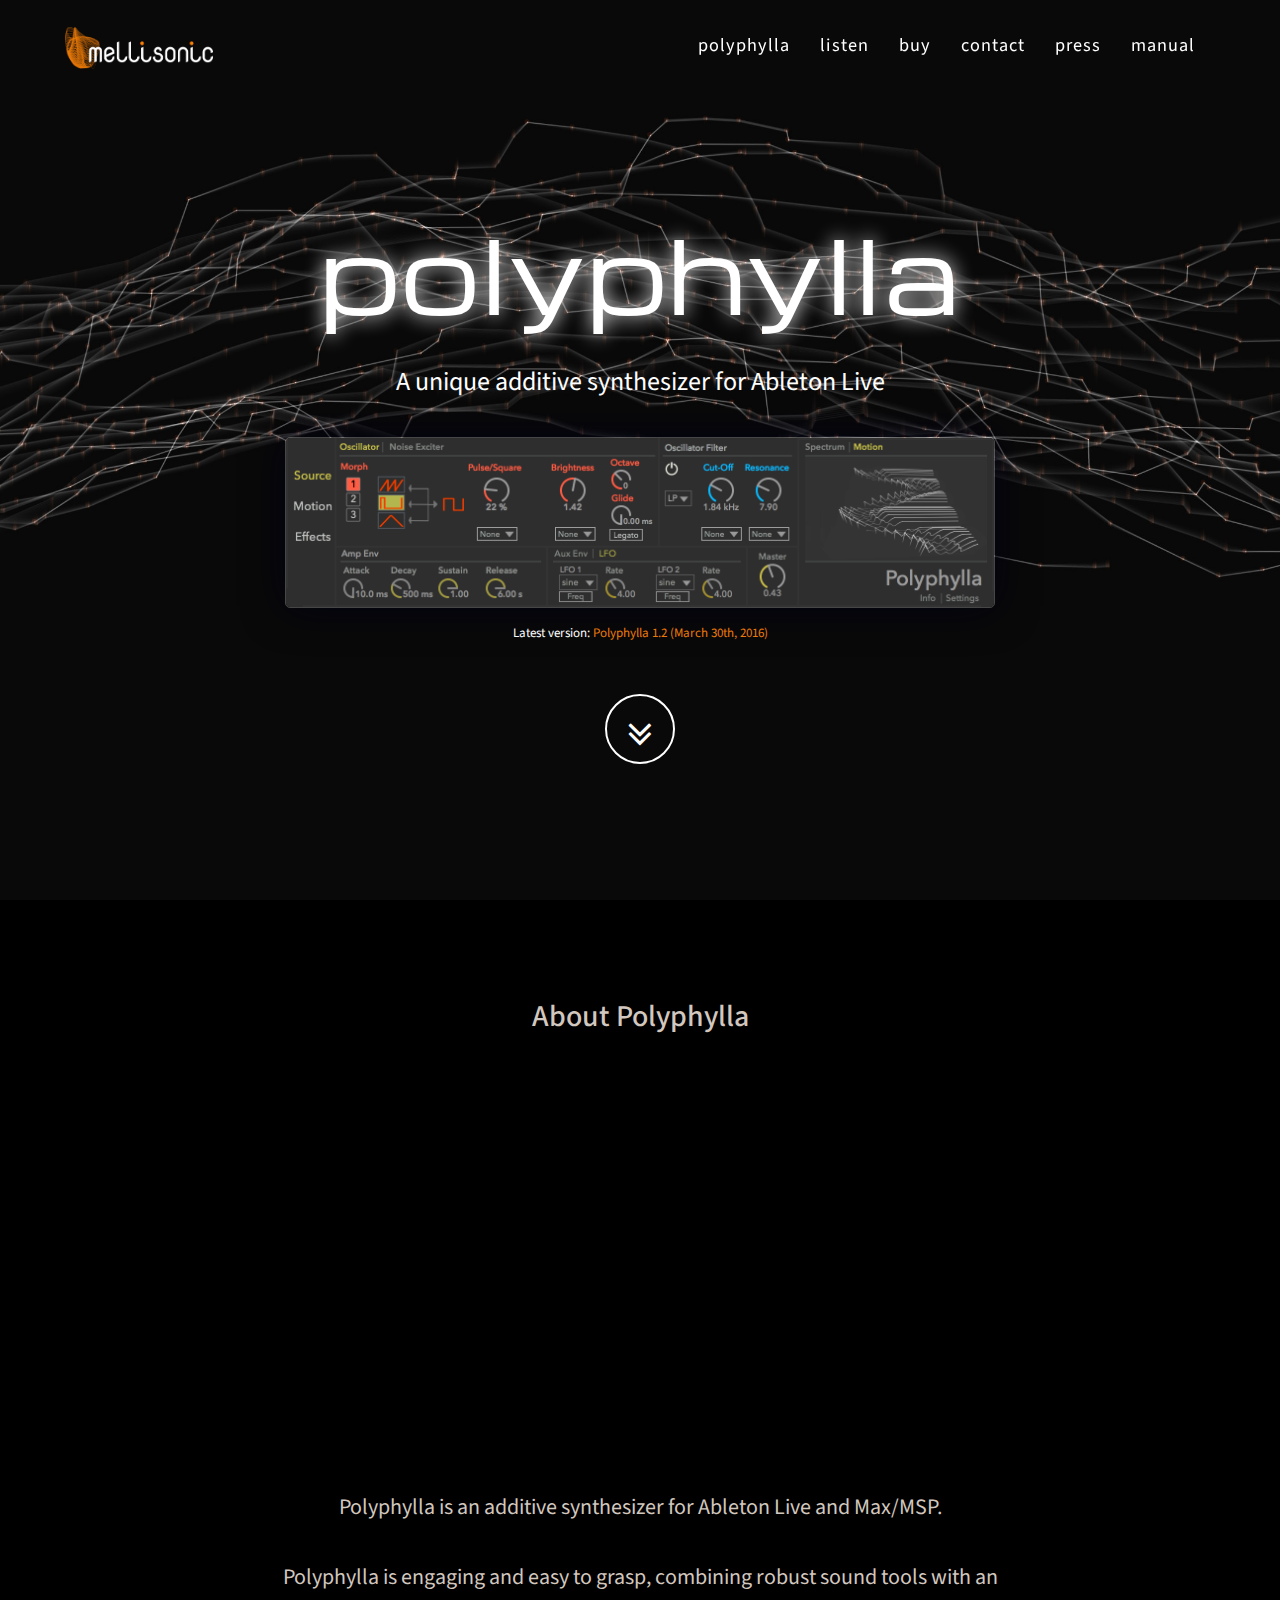
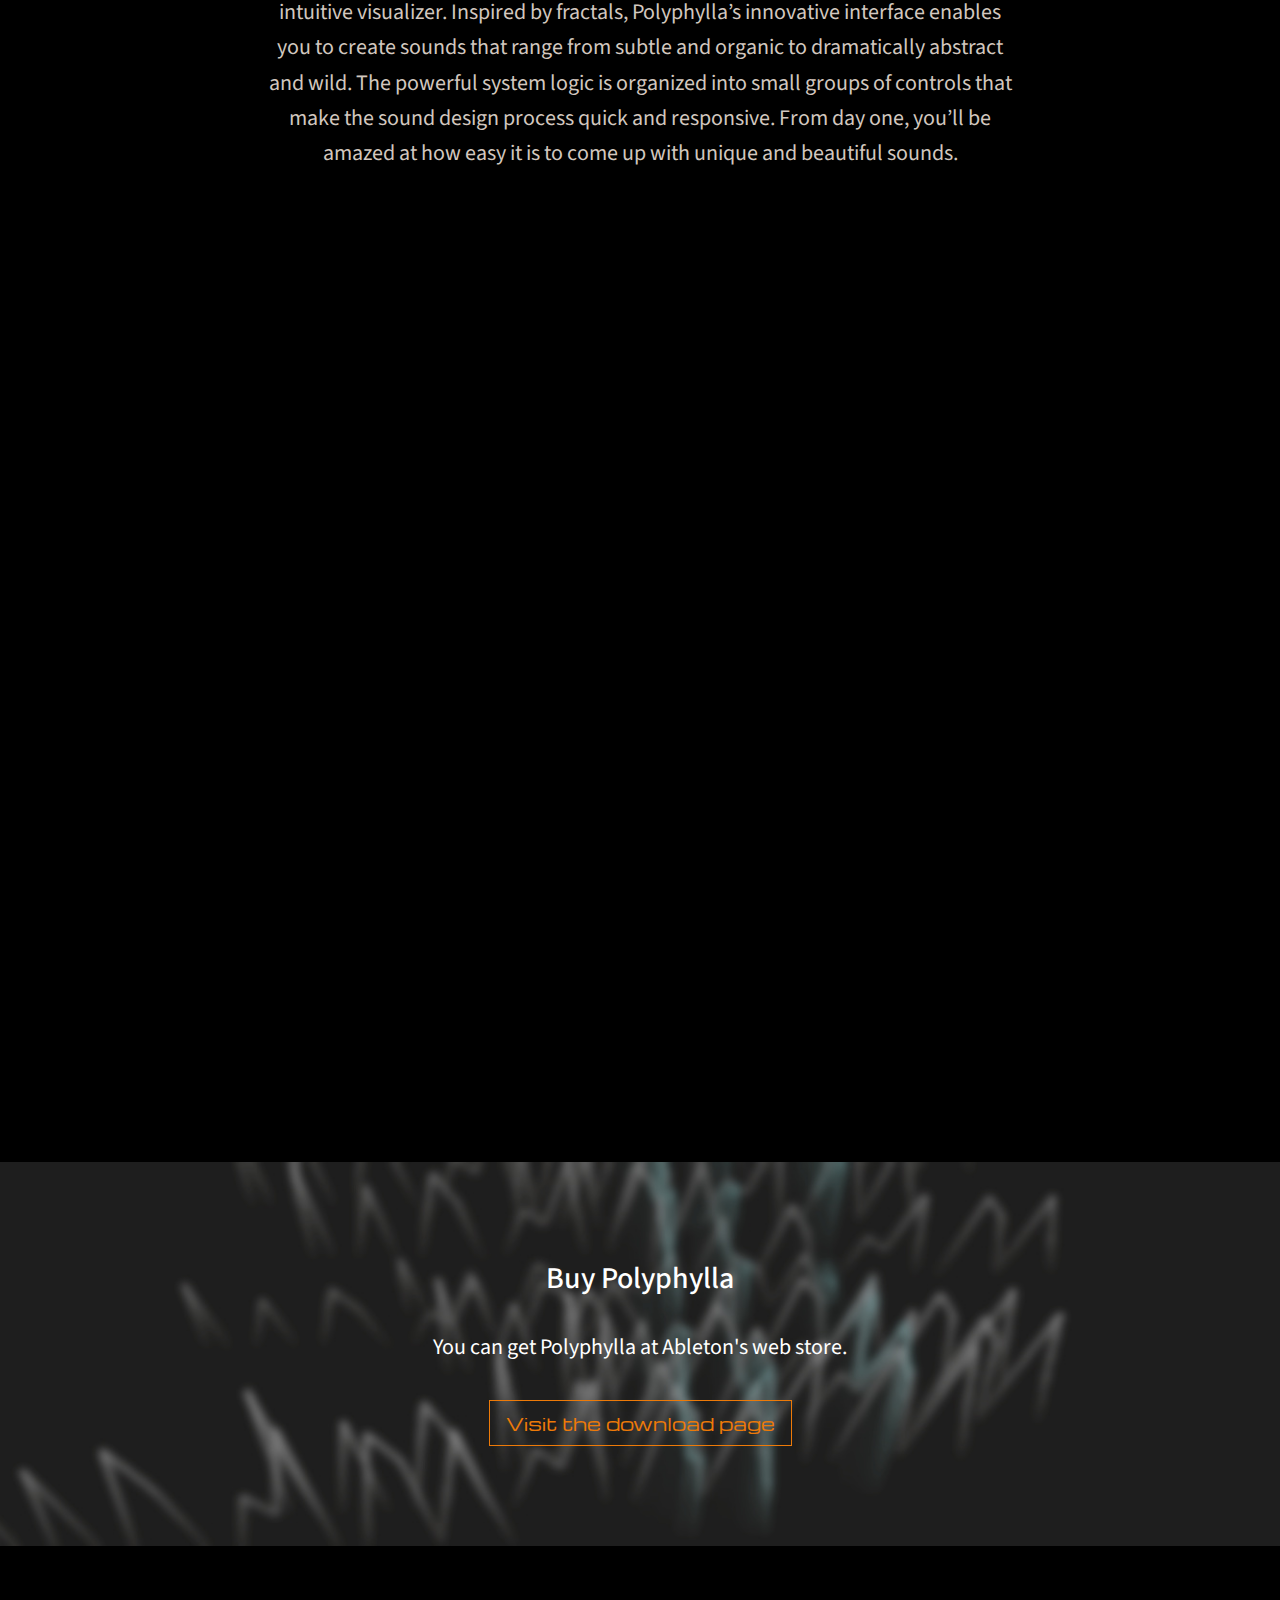
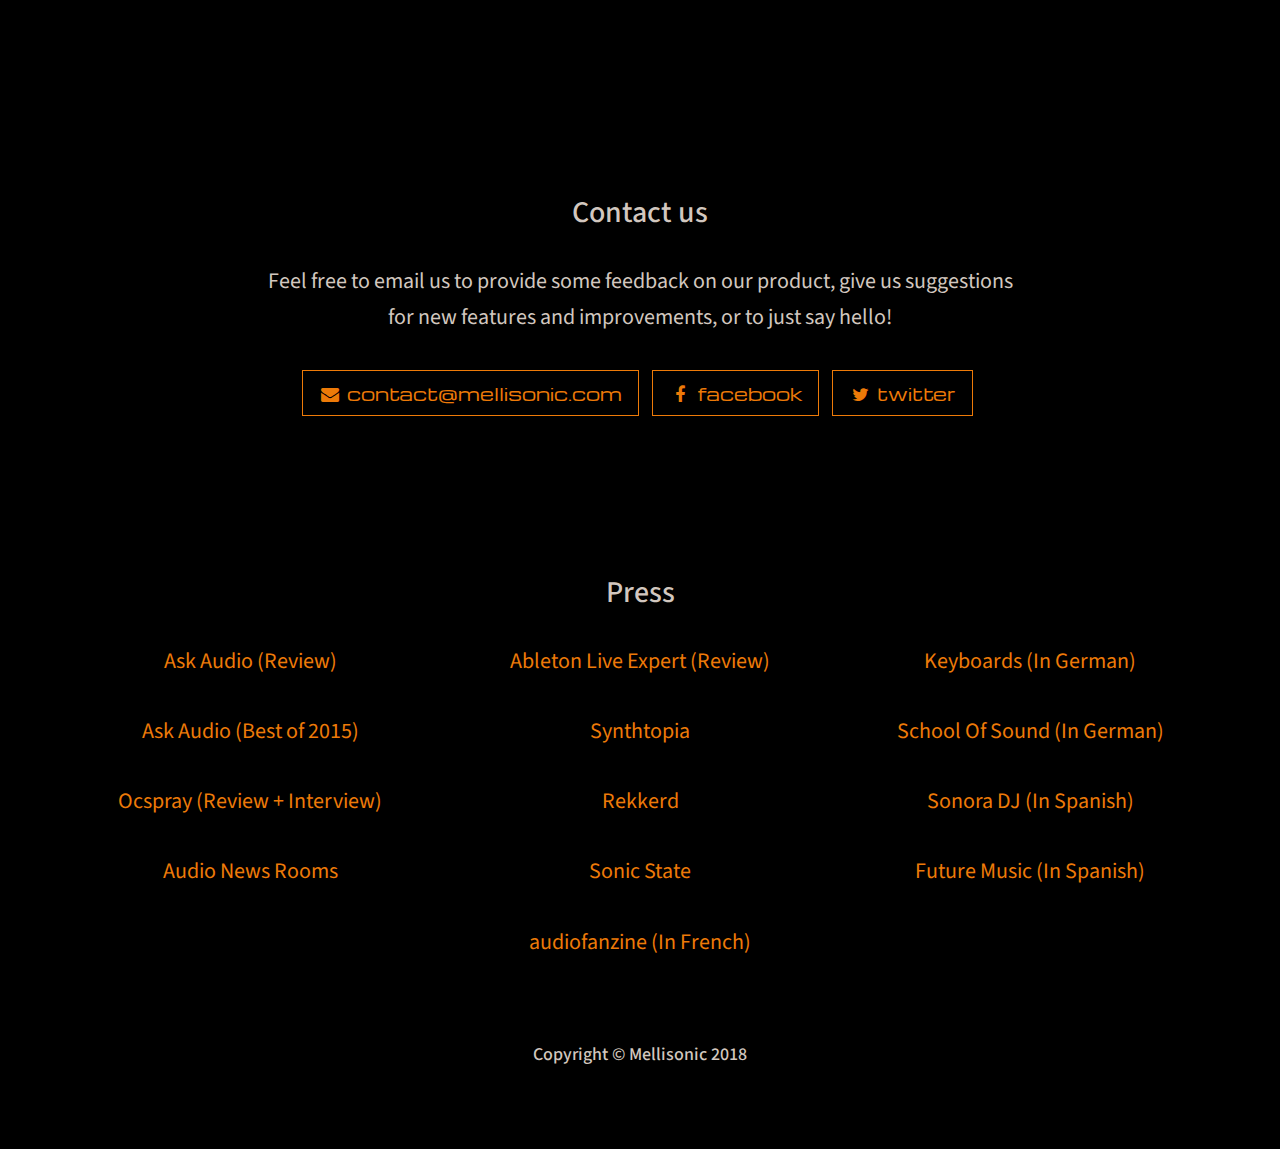
==== commit 70a8f4af: "Change copyright year" ====
--- a/public/index.html
+++ b/public/index.html
@@ -167,30 +167,6 @@
                     </li>
                 </ul>
 
-                <!-- Begin MailChimp Signup Form -->
-                <div id="mc_embed_signup">
-                  <form action="//mellisonic.us12.list-manage.com/subscribe/post?u=7667e8697b37d0908fd414be9&amp;id=6ea9689a05" method="post" id="mc-embedded-subscribe-form" name="mc-embedded-subscribe-form" class="validate" target="_blank" novalidate>
-                    <div id="mc_embed_signup_scroll">
-                      <p>Subscribe to our low-traffic newsletter to receive <br/>
-                        the latest updates and giveaways:</p>
-                      <p>
-                        <label for="mce-EMAIL">Email adress</label>
-                        <input type="email" value="" placeholder="example@address.com" name="EMAIL" class="required email" id="mce-EMAIL">
-                        <input type="submit" value="Subscribe" name="subscribe" id="mc-embedded-subscribe" class="btn btn-default btn-lg">
-                      </p>
-                      <div id="mce-responses" class="clear">
-                        <div class="response" id="mce-error-response" style="display:none"></div>
-                        <div class="response" id="mce-success-response" style="display:none"></div>
-                      </div>    <!-- real people should not fill this in and expect good things - do not remove this or risk form bot signups-->
-                      <div style="position: absolute; left: -5000px;" aria-hidden="true"><input type="text" name="b_7667e8697b37d0908fd414be9_6ea9689a05" tabindex="-1" value=""></div>
-                      <div class="clear">
-                      </div>
-                    </div>
-                  </form>
-                </div>
-                <script type='text/javascript' src='//s3.amazonaws.com/downloads.mailchimp.com/js/mc-validate.js'></script><script type='text/javascript'>(function($) {window.fnames = new Array(); window.ftypes = new Array();fnames[0]='EMAIL';ftypes[0]='email';fnames[1]='FNAME';ftypes[1]='text';fnames[2]='LNAME';ftypes[2]='text';}(jQuery));var $mcj = jQuery.noConflict(true);</script>
-                <!--End mc_embed_signup-->
-
             </div>
         </div>
     </section>
@@ -255,10 +231,12 @@
         </div>
     </section>
 
+    <script type="text/javascript" src="//downloads.mailchimp.com/js/signup-forms/popup/embed.js" data-dojo-config="usePlainJson: true, isDebug: false"></script><script type="text/javascript">require(["mojo/signup-forms/Loader"], function(L) { L.start({"baseUrl":"mc.us12.list-manage.com","uuid":"7667e8697b37d0908fd414be9","lid":"6ea9689a05"}) })</script>
+
     <!-- Footer -->
     <footer>
         <div class="container text-center">
-            <p><h4>Copyright &copy; Mellisonic 2016</h4></p>
+            <p><h4>Copyright &copy; Mellisonic 2018</h4></p>
         </div>
     </footer>
 
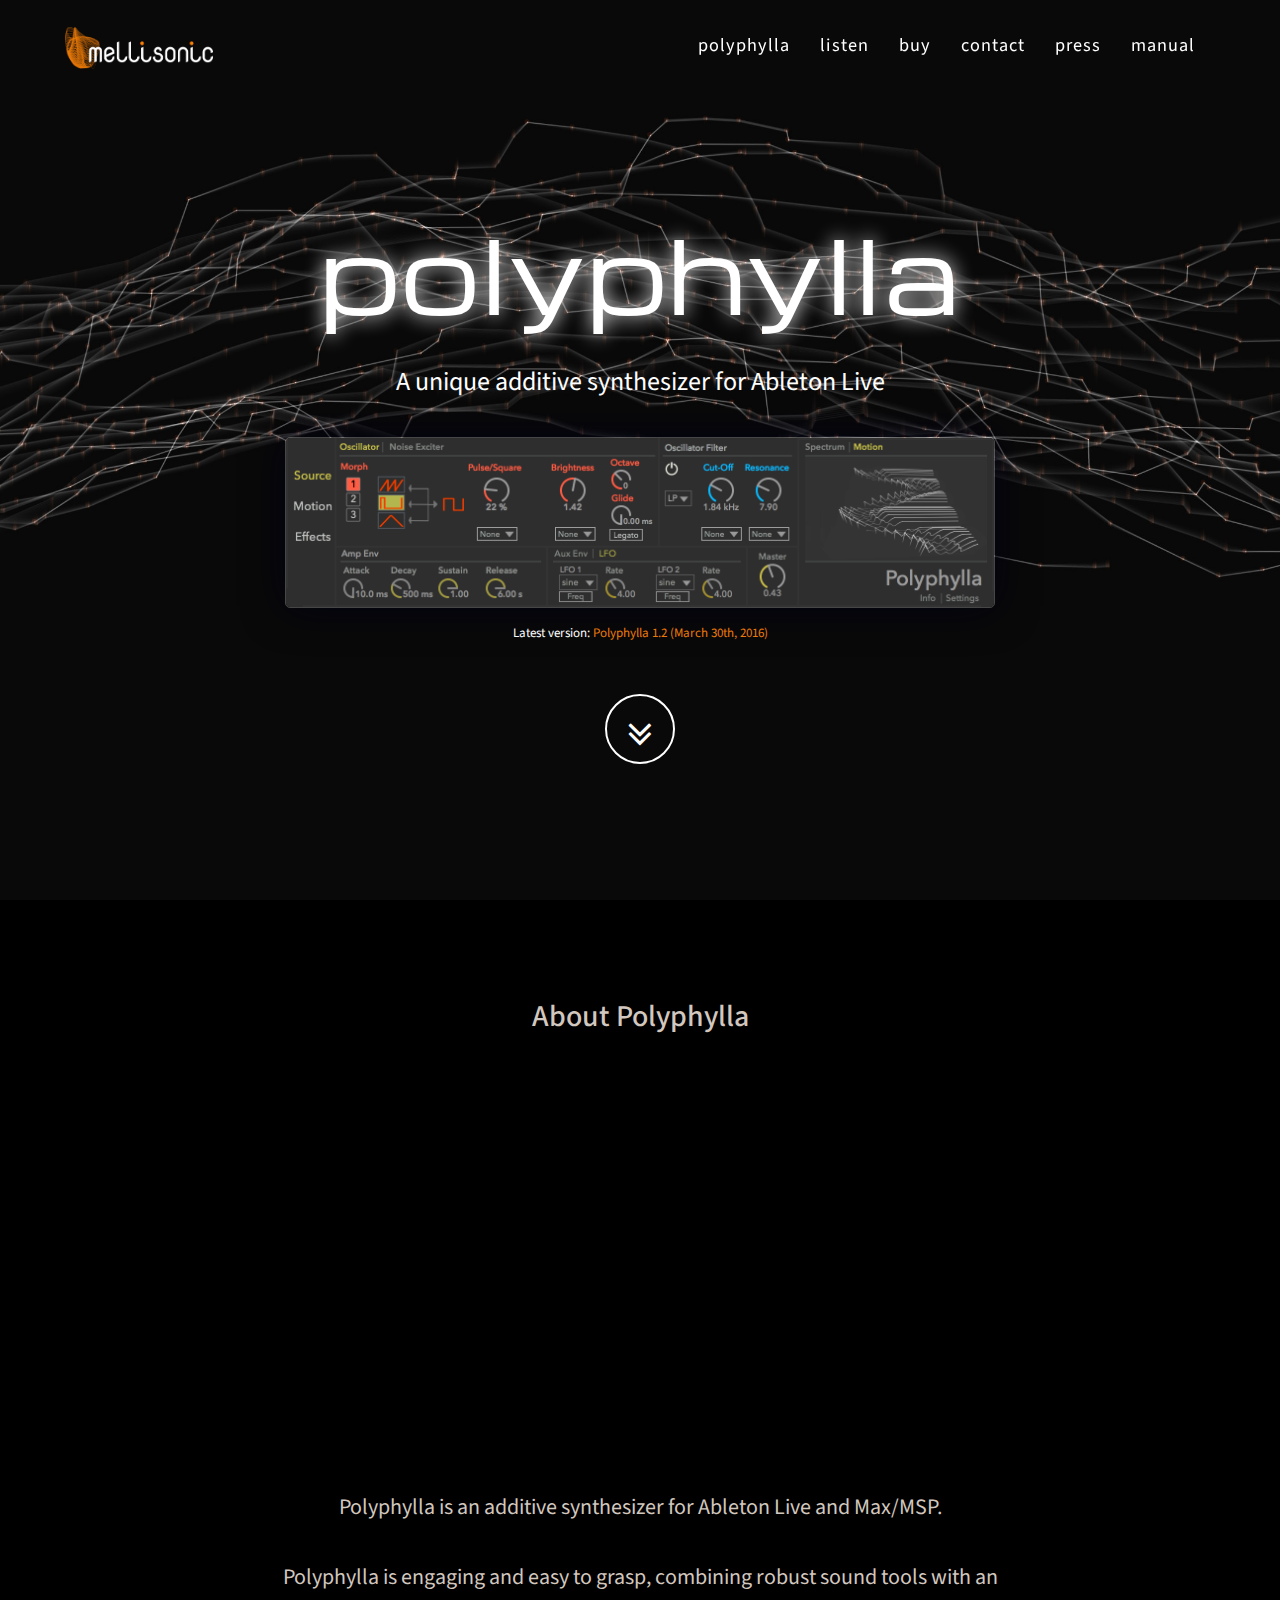
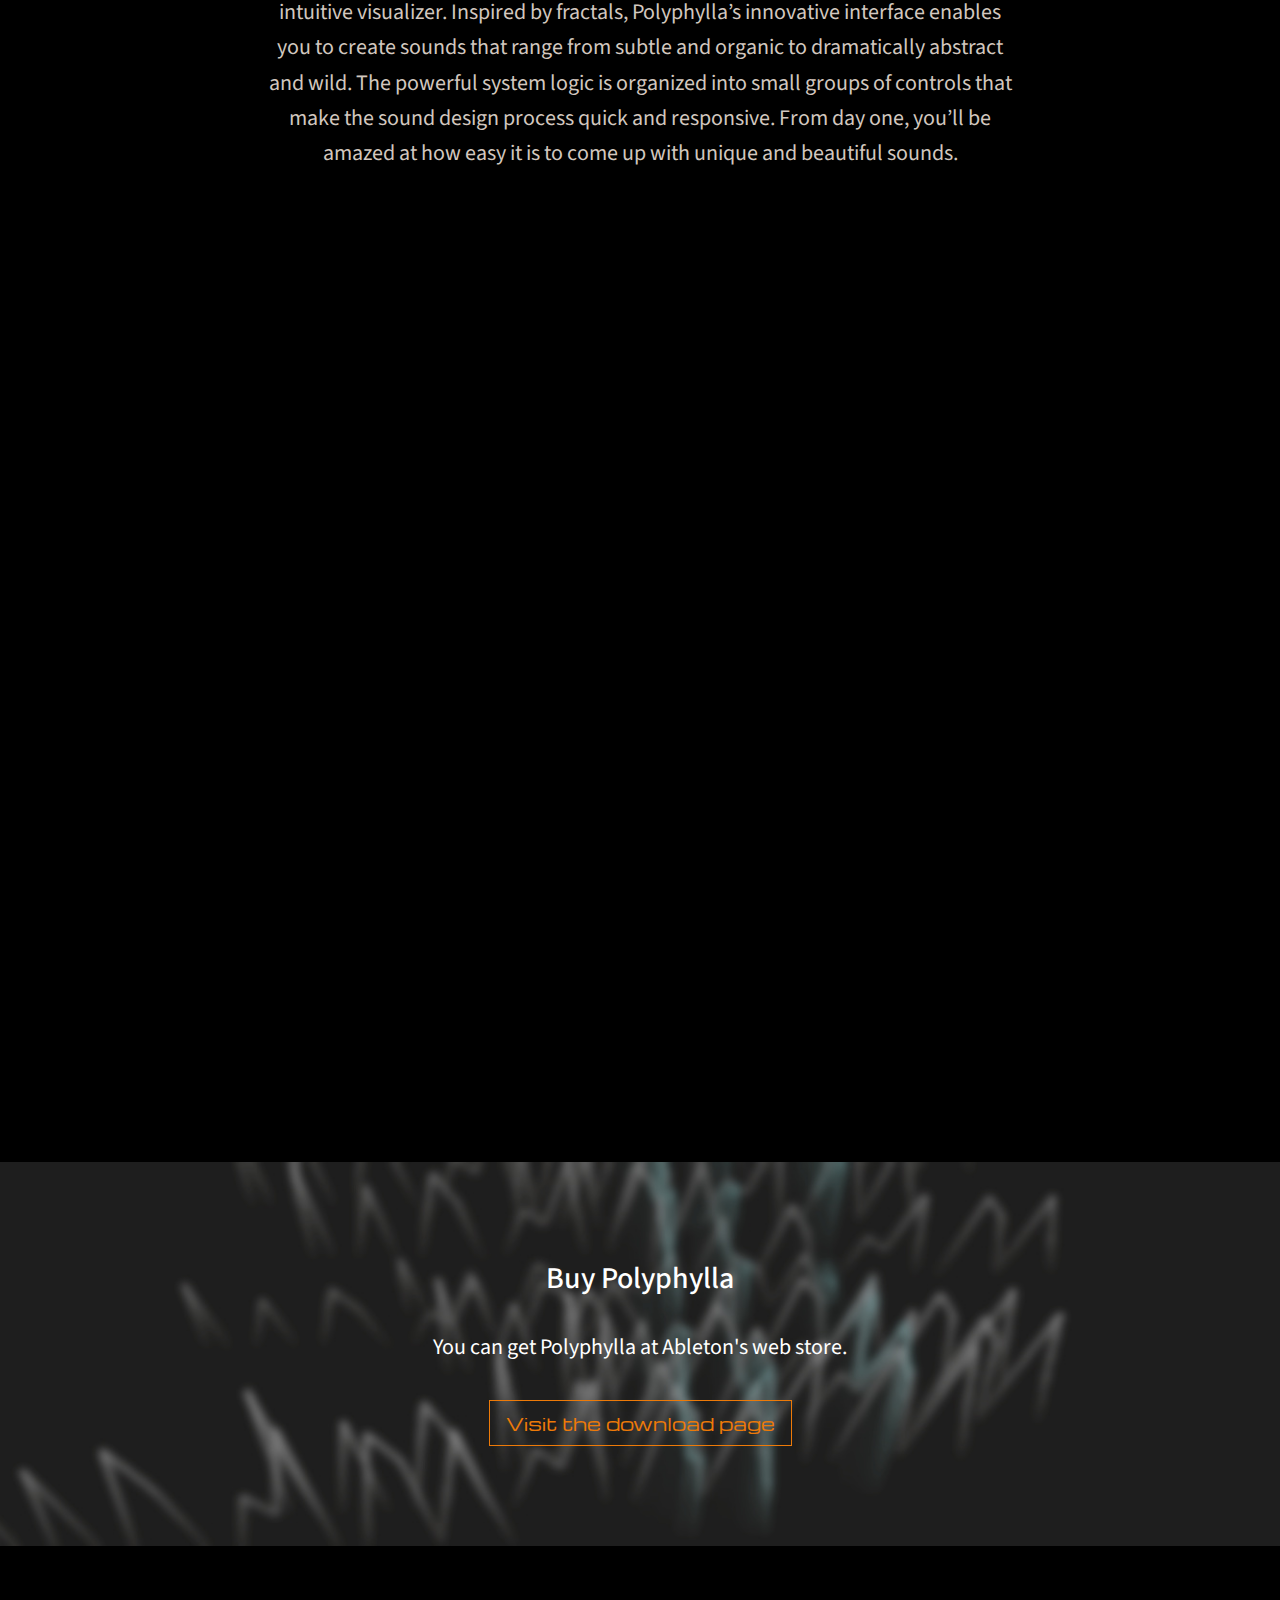
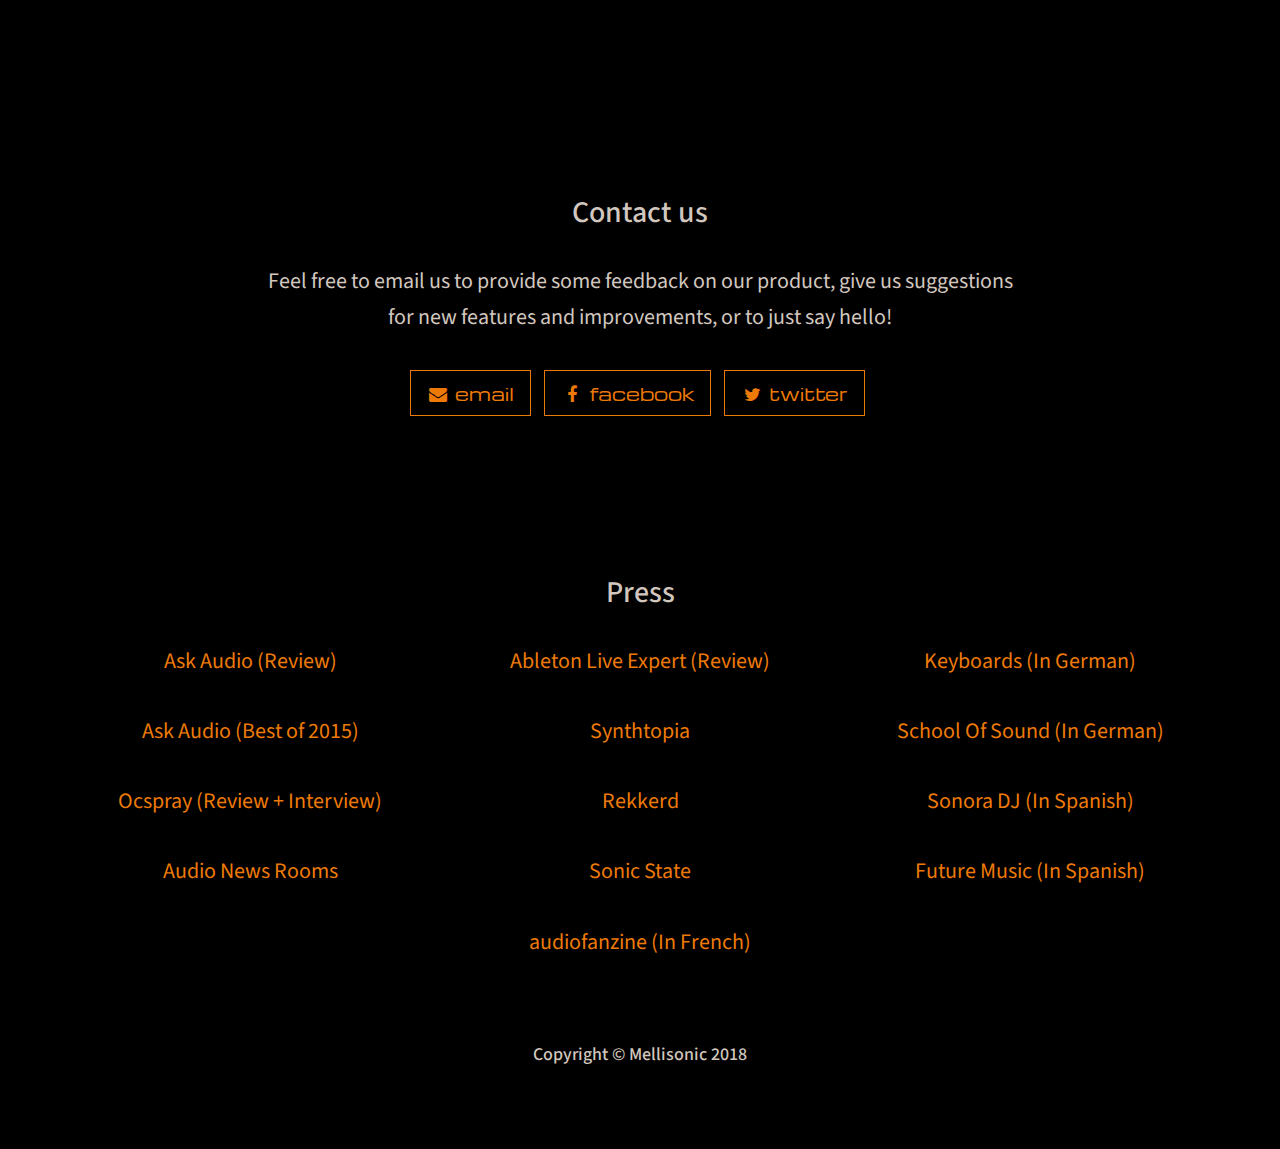
==== commit 3a5aa11f: "Change email address" ====
--- a/public/index.html
+++ b/public/index.html
@@ -155,7 +155,7 @@
                 <p>Feel free to email us to provide some feedback on our product, give us suggestions for new features and improvements, or to just say hello!</p>
                 <ul class="list-inline banner-social-buttons">
                     <li>
-                      <a target="_blank" href="mailto:contact@mellisonic.com" class="btn btn-default btn-lg"> <i class="fa fa-envelope fa-fw"></i> <span class="network-name">contact@mellisonic.com</span></a>
+                      <a target="_blank" href="mailto:mellisonic@floatingspectrum.com" class="btn btn-default btn-lg"> <i class="fa fa-envelope fa-fw"></i> <span class="network-name">email</span></a>
                     </li>
 
                     <li>
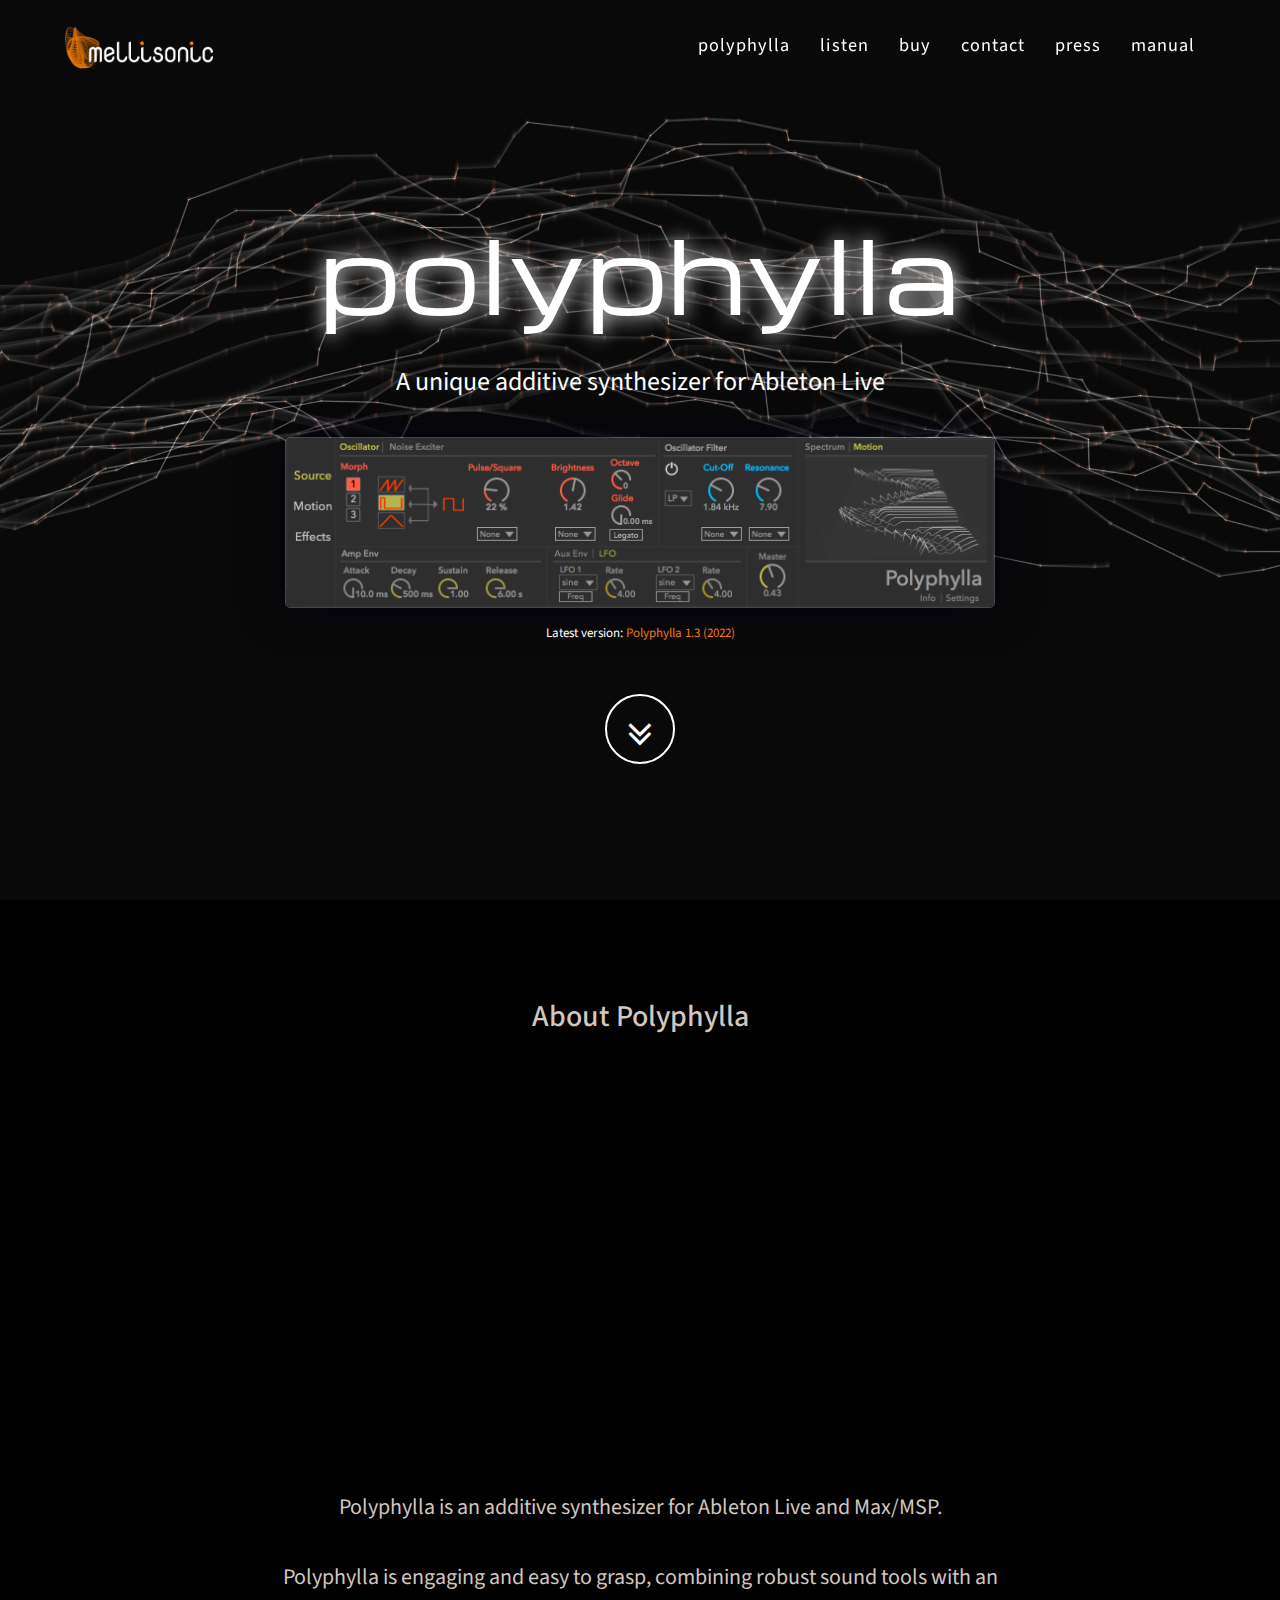
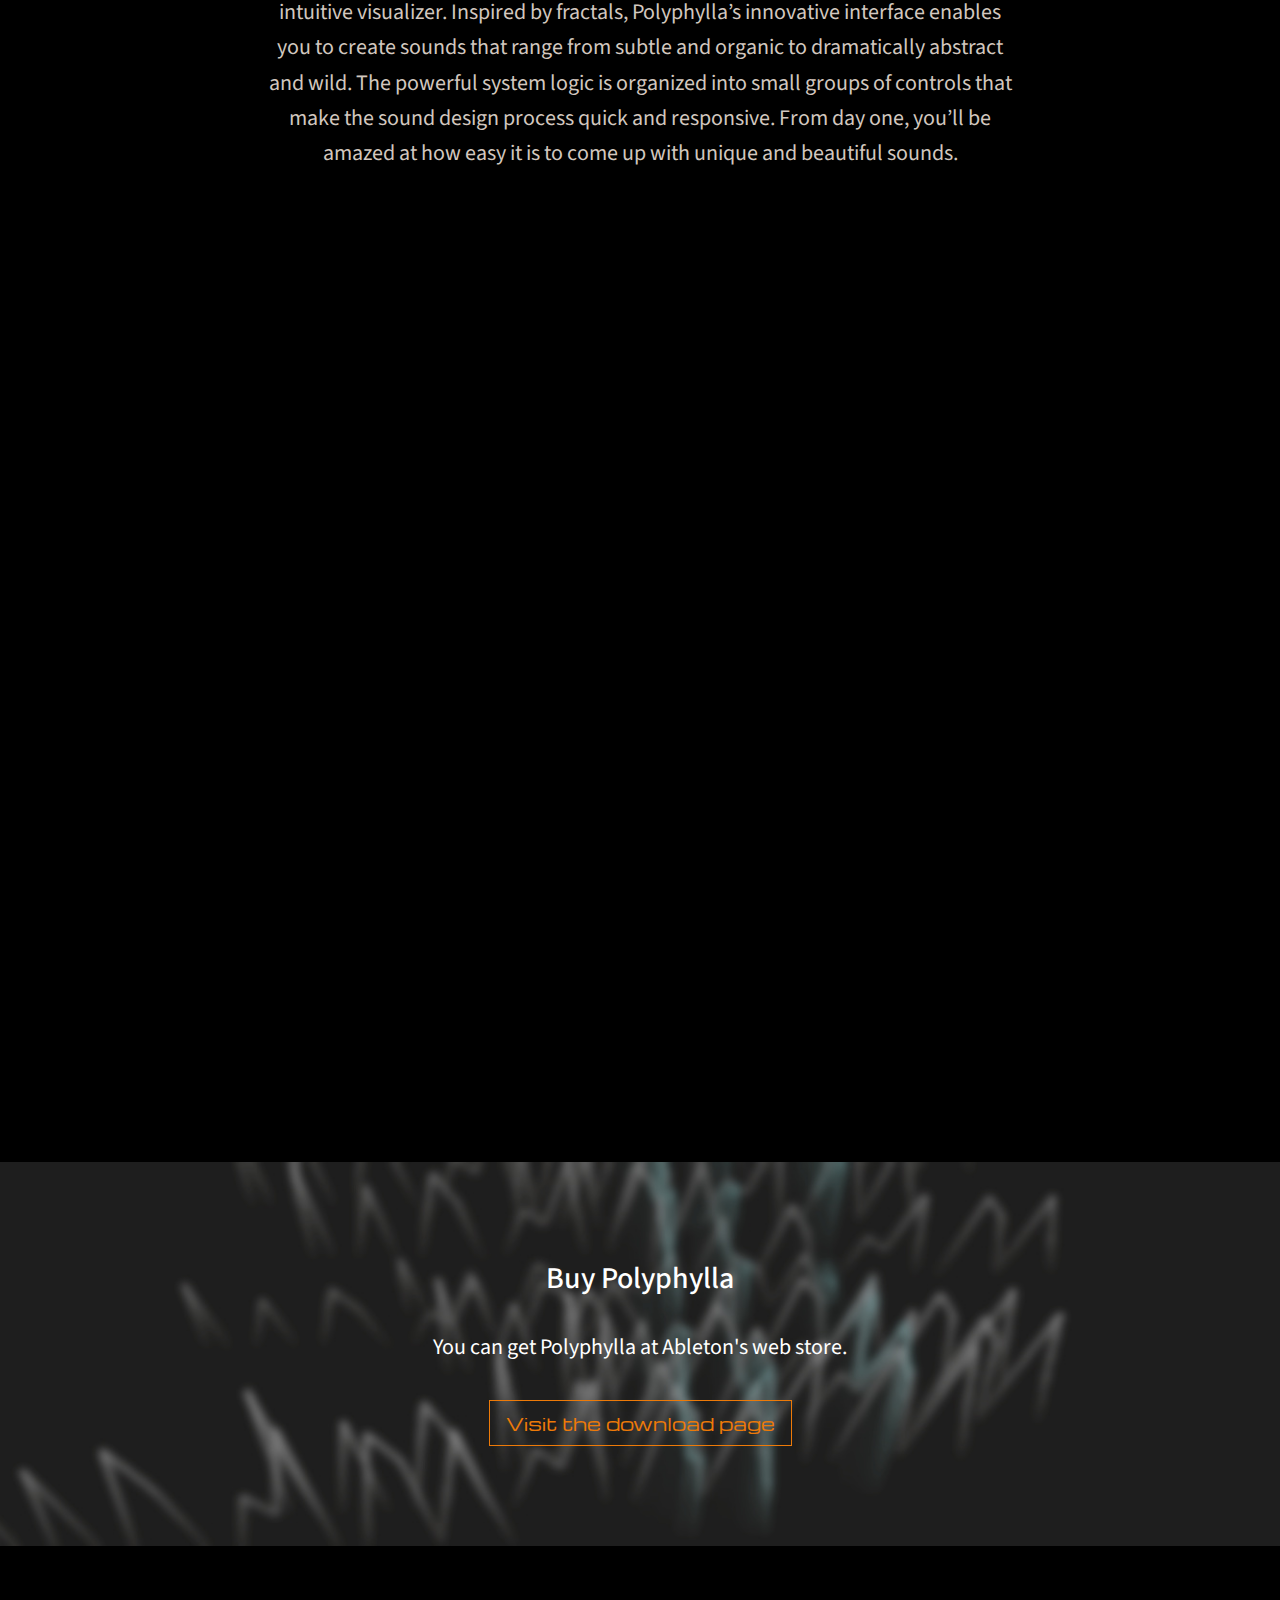
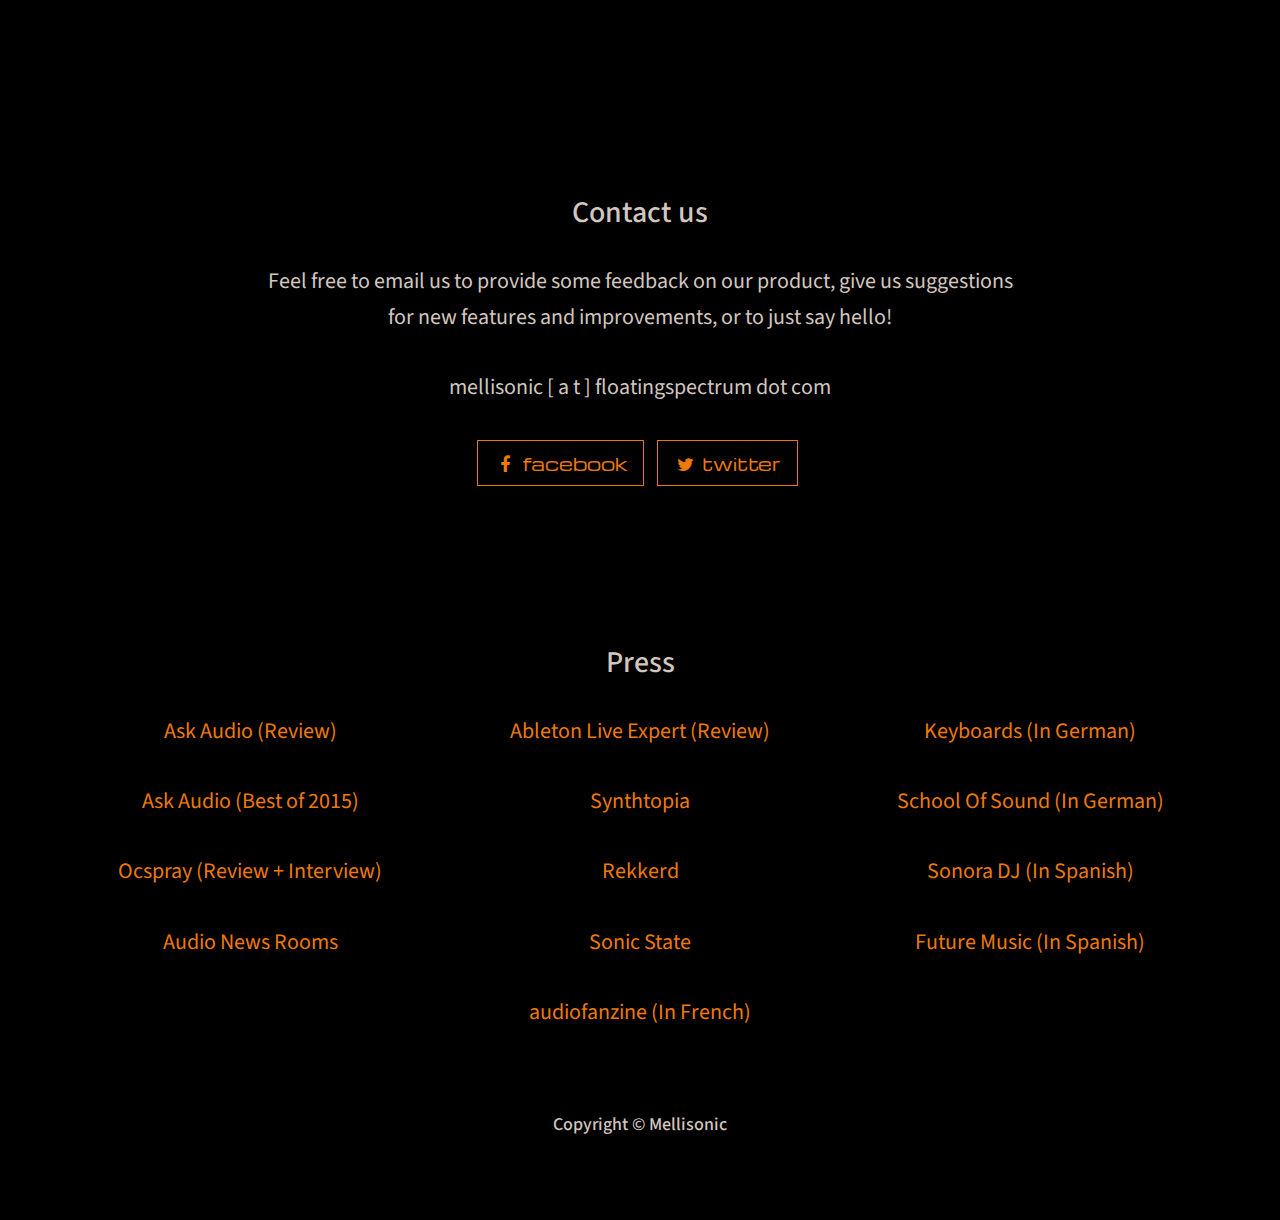
==== commit ee0e17bd: "Version update" ====
--- a/public/index.html
+++ b/public/index.html
@@ -18,13 +18,13 @@
 
     <!-- Custom Fonts -->
     <link href="font-awesome/css/font-awesome.min.css" rel="stylesheet" type="text/css" media="none" onload="if(media!='all')media='all'">
-    <link href="http://fonts.googleapis.com/css?family=Source+Sans+Pro" rel="stylesheet" type="text/css" media="none" onload="if(media!='all')media='all'">
-    <link href="http://fonts.googleapis.com/css?family=Michroma" rel="stylesheet" type="text/css" media="none" onload="if(media!='all')media='all'">
+    <link href="https://fonts.googleapis.com/css?family=Source+Sans+Pro" rel="stylesheet" type="text/css" media="none" onload="if(media!='all')media='all'">
+    <link href="https://fonts.googleapis.com/css?family=Michroma" rel="stylesheet" type="text/css" media="none" onload="if(media!='all')media='all'">
 
     <noscript>
       <link href="font-awesome/css/font-awesome.min.css" rel="stylesheet" type="text/css">
-      <link href="http://fonts.googleapis.com/css?family=Source+Sans+Pro" rel="stylesheet" type="text/css">
-      <link href="http://fonts.googleapis.com/css?family=Michroma" rel="stylesheet" type="text/css">
+      <link href="https://fonts.googleapis.com/css?family=Source+Sans+Pro" rel="stylesheet" type="text/css">
+      <link href="https://fonts.googleapis.com/css?family=Michroma" rel="stylesheet" type="text/css">
     </noscript>
 
     <!-- HTML5 Shim and Respond.js IE8 support of HTML5 elements and media queries -->
@@ -95,7 +95,7 @@
                         </div>
                         <p class="latest-version">Latest version:
                           <a href="https://www.facebook.com/mellisonic/posts/1684804841773877" target="latest">
-                            Polyphylla 1.2 (March 30th, 2016)</a></p>
+                            Polyphylla 1.3 (2022)</a></p>
                         <a href="#about" class="btn btn-circle page-scroll">
                             <i class="fa fa-angle-double-down animated"></i>
                         </a>
@@ -141,7 +141,7 @@
                 <div class="col-lg-8 col-lg-offset-2">
                   <h2>Buy Polyphylla</h2>
                     <p>You can get Polyphylla at Ableton's web store.</p>
-                    <a target="_blank" href="http://ableton.com/packs/polyphylla/" class="btn btn-default btn-lg">Visit the download page</a>
+                    <a target="_blank" href="https://ableton.com/packs/polyphylla/" class="btn btn-default btn-lg">Visit the download page</a>
                 </div>
             </div>
         </div>
@@ -152,12 +152,12 @@
         <div class="row">
             <div class="col-lg-8 col-lg-offset-2">
                 <h2>Contact us</h2>
-                <p>Feel free to email us to provide some feedback on our product, give us suggestions for new features and improvements, or to just say hello!</p>
+                <p>Feel free to email us to provide some feedback on our product, give us suggestions for new features and improvements, or to just say hello! </p>
+
+                <p>
+                    mellisonic [ a t ] floatingspectrum dot com
+                </p>
                 <ul class="list-inline banner-social-buttons">
-                    <li>
-                      <a target="_blank" href="mailto:mellisonic@floatingspectrum.com" class="btn btn-default btn-lg"> <i class="fa fa-envelope fa-fw"></i> <span class="network-name">email</span></a>
-                    </li>
-
                     <li>
                       <a target="_blank" href="https://facebook.com/mellisonic" class="btn btn-default btn-lg"><i class="fa fa-facebook fa-fw"></i> <span class="network-name">facebook</span></a>
                     </li>
@@ -236,7 +236,7 @@
     <!-- Footer -->
     <footer>
         <div class="container text-center">
-            <p><h4>Copyright &copy; Mellisonic 2018</h4></p>
+            <p><h4>Copyright &copy; Mellisonic </h4></p>
         </div>
     </footer>
 
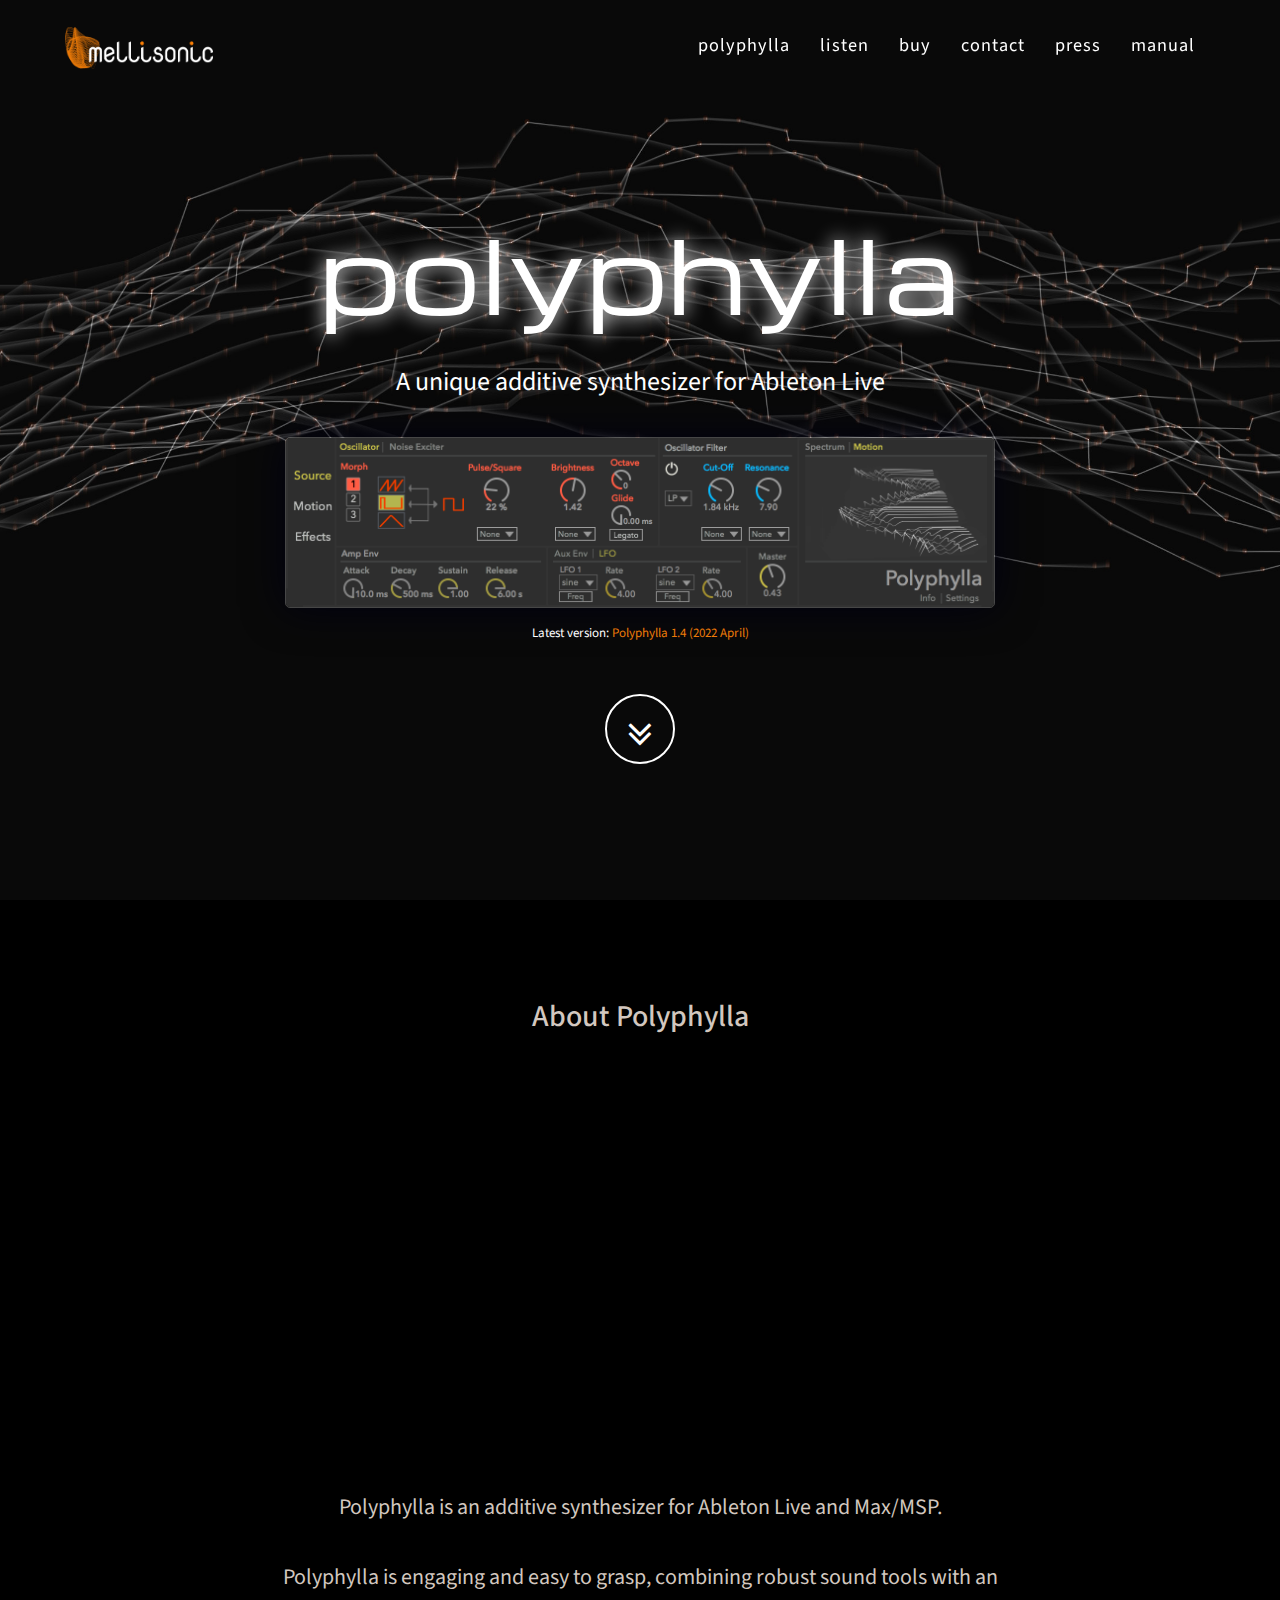
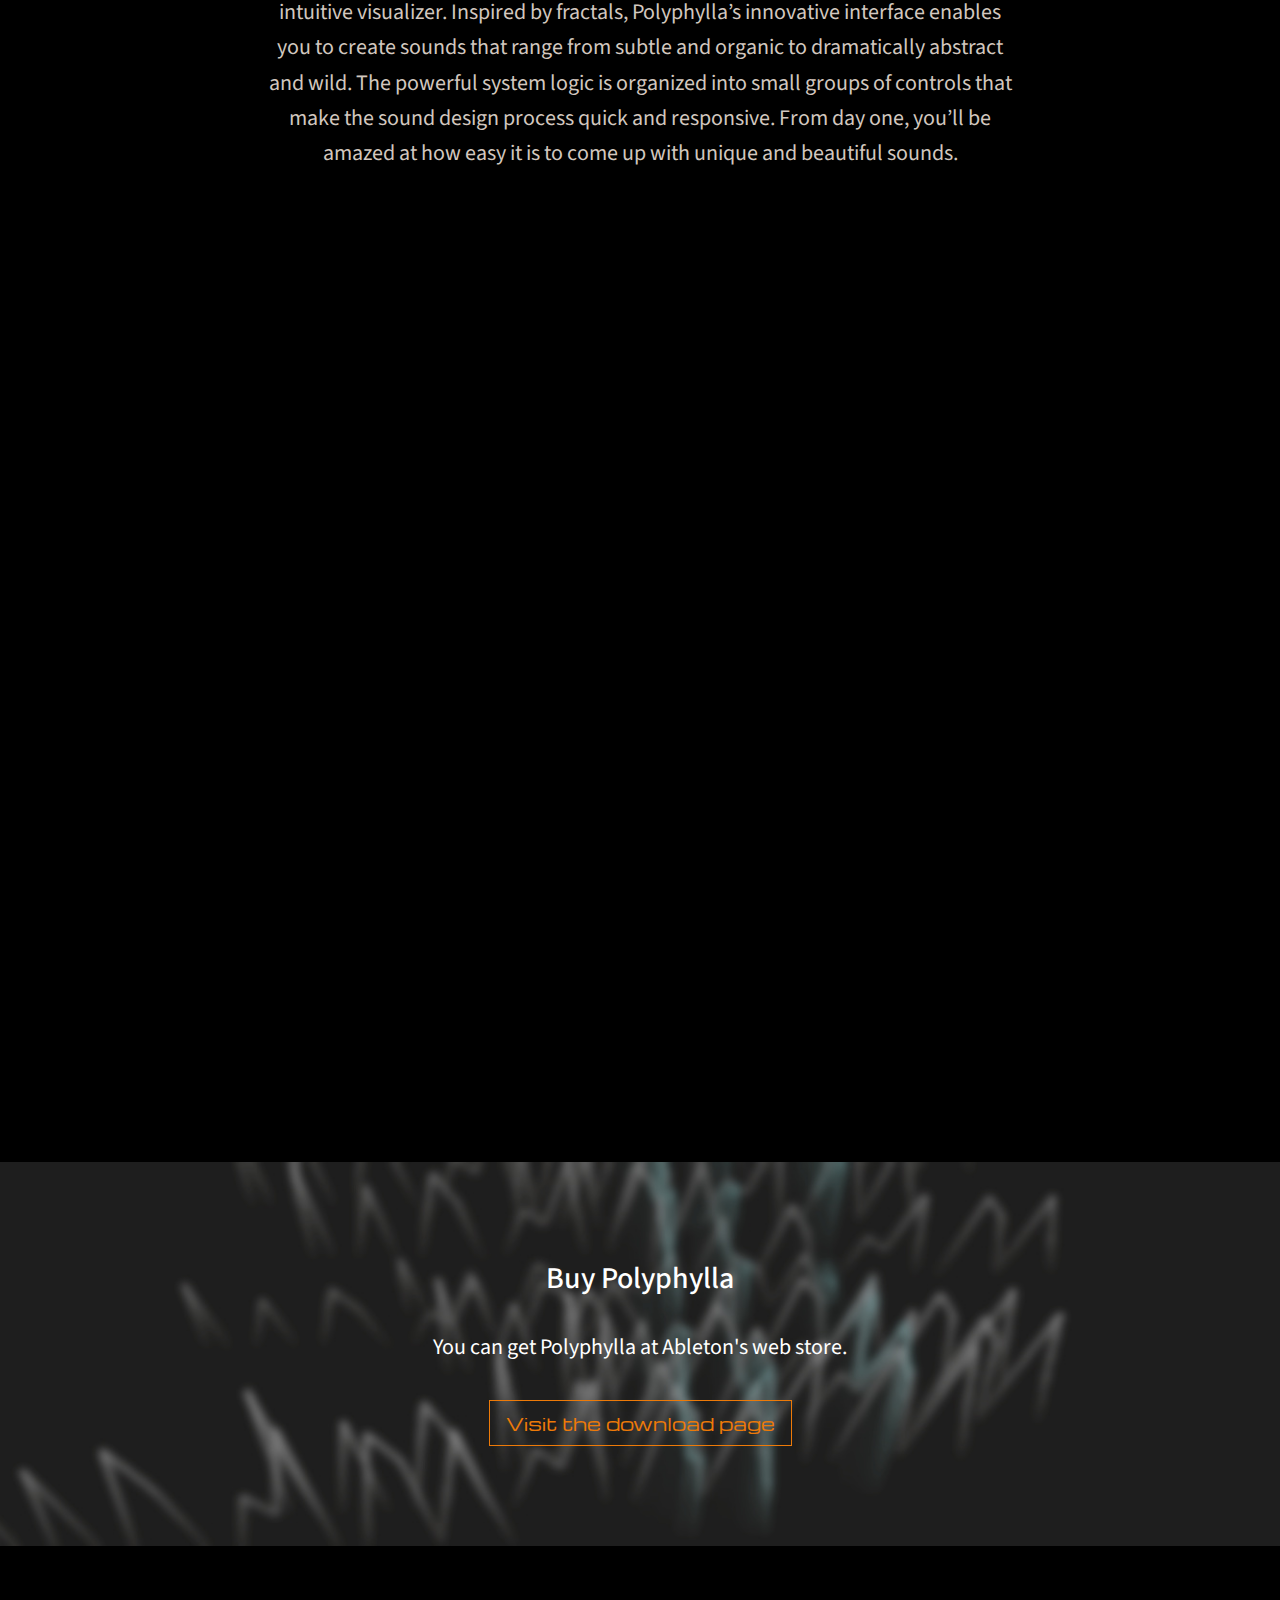
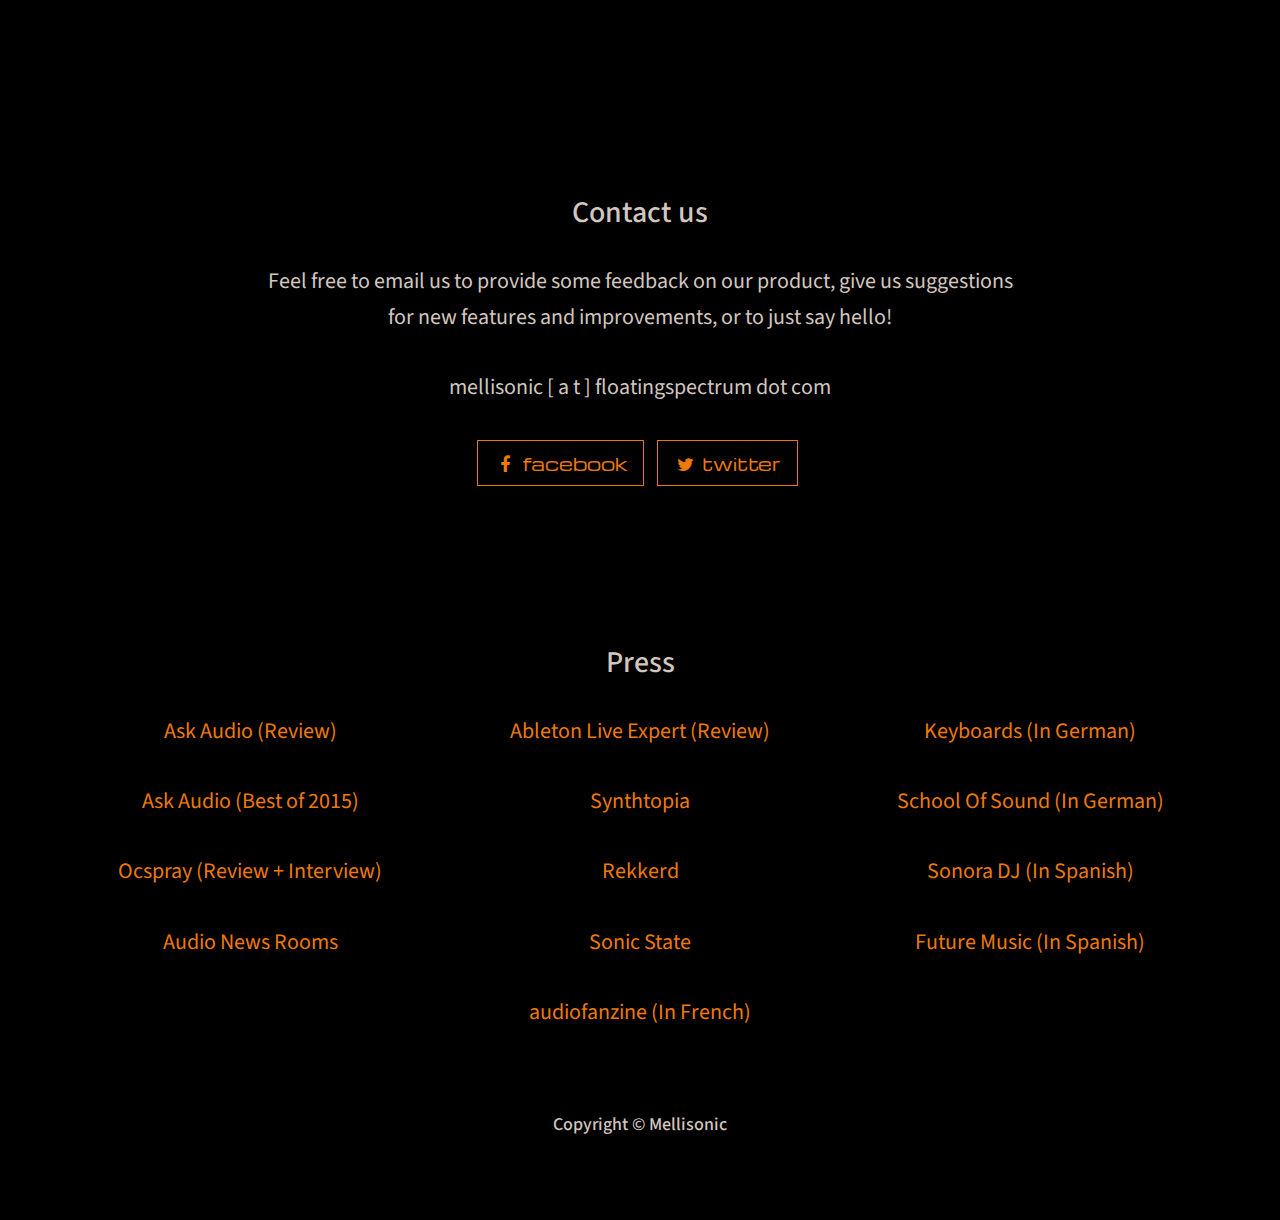
==== commit 54e2ce50: "Version update -> 4" ====
--- a/public/index.html
+++ b/public/index.html
@@ -95,7 +95,7 @@
                         </div>
                         <p class="latest-version">Latest version:
                           <a href="https://www.facebook.com/mellisonic/posts/1684804841773877" target="latest">
-                            Polyphylla 1.3 (2022)</a></p>
+                            Polyphylla 1.4 (2022 April)</a></p>
                         <a href="#about" class="btn btn-circle page-scroll">
                             <i class="fa fa-angle-double-down animated"></i>
                         </a>
